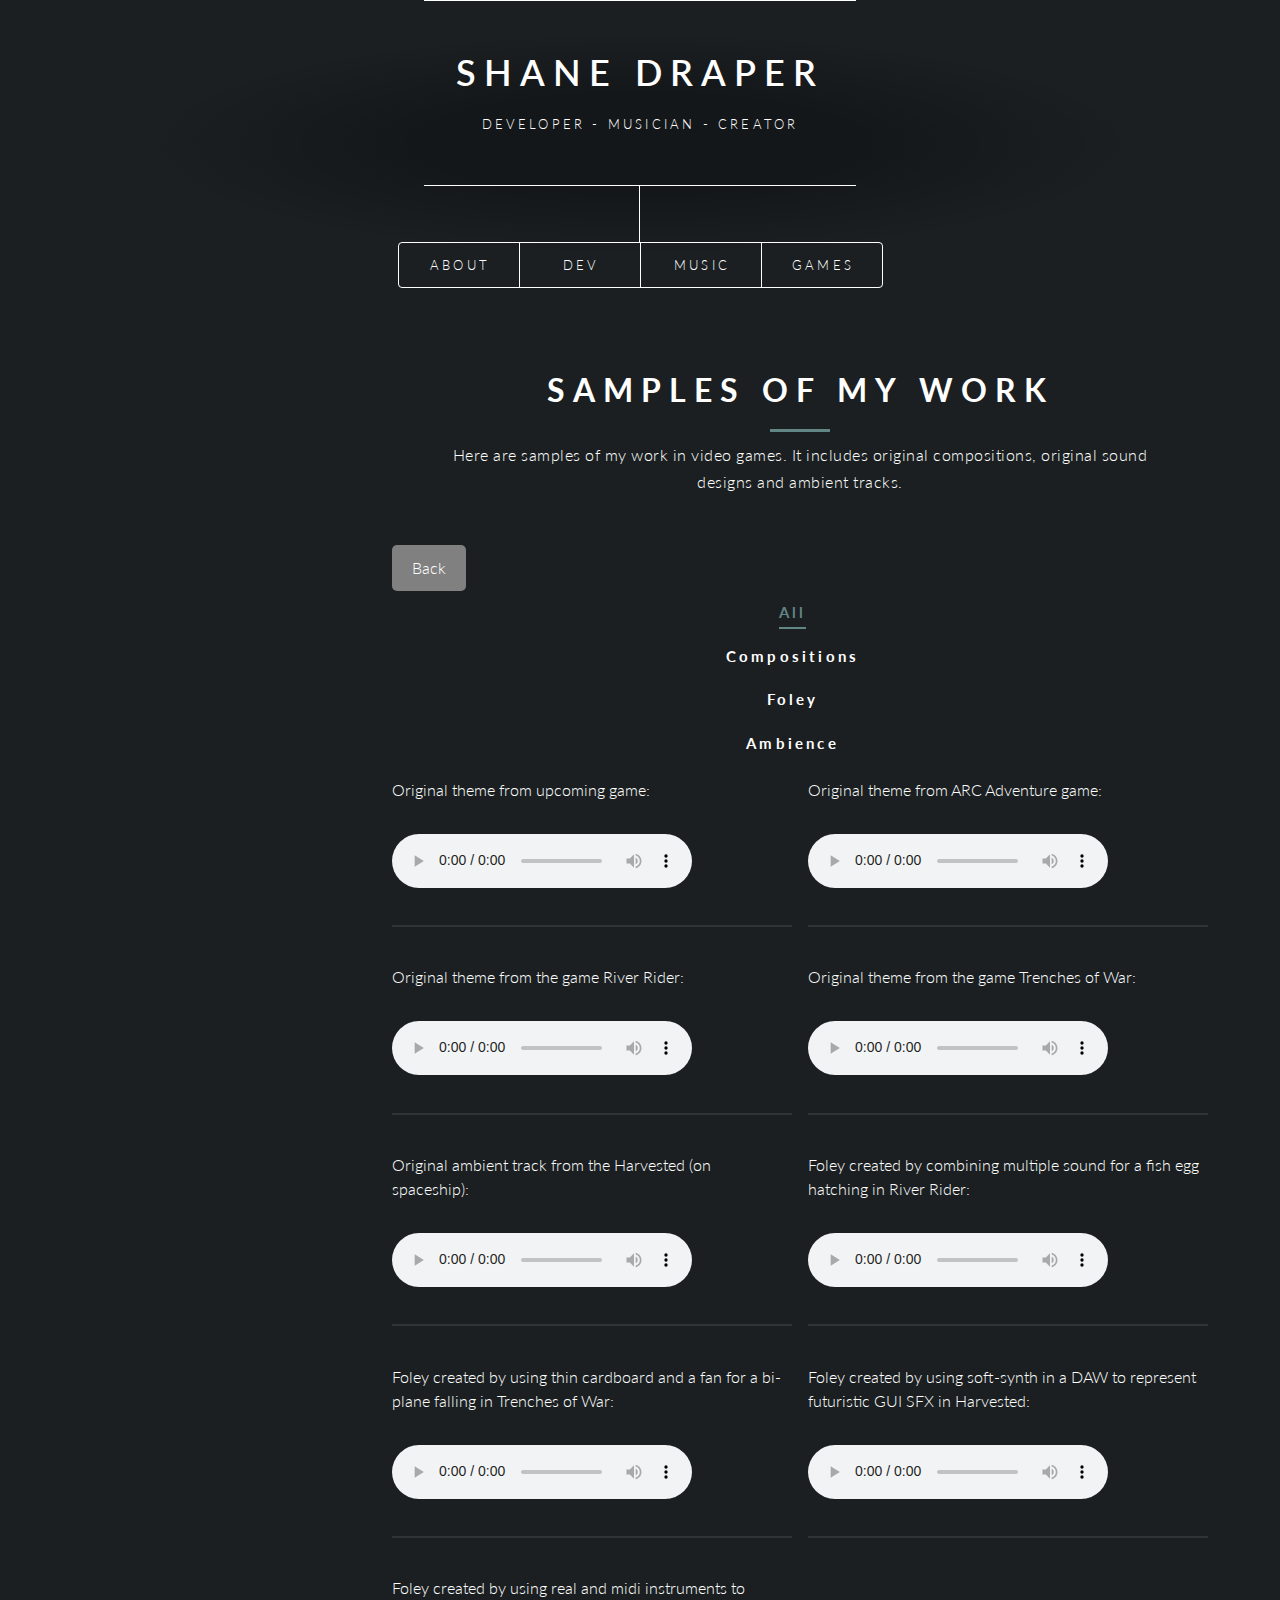
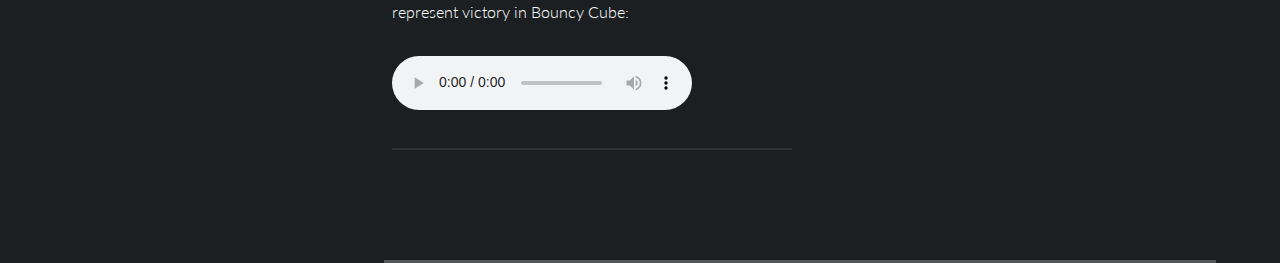
==== audio.html @ cfbcd8c7 "Added Audio Sample Section of Website" ====
<!DOCTYPE HTML>
<html>
	<head>
		<title>Shane Draper</title>
		<meta charset="utf-8" />
		<meta name="viewport" content="width=device-width, initial-scale=1, user-scalable=no" />
		<link rel="stylesheet" href="assets/css/main.css" />
		<noscript><link rel="stylesheet" href="assets/css/noscript.css" /></noscript>
	</head>
  
    <!-- Bootstrap core CSS -->
    <link href="vendor/bootstrap/css/bootstrap.min.css" rel="stylesheet" />

    <!-- Additional CSS Files -->
    <link rel="stylesheet" href="assets/css/fontawesome.css" />
    <link rel="stylesheet" href="assets/css/templatemo-style.css" />
    <link rel="stylesheet" href="assets/css/owl.css" />
    <link rel="stylesheet" href="assets/css/lightbox.css" />
  </head>

  <style>
    .isotope-box {
      display: flex;
      flex-wrap: wrap;
      justify-content: flex-start; /* Adjust as needed */
      align-items: flex-start; /* Adjust as needed */
    }

    .isotope-item {
        /* Set initial opacity and transform properties */
        opacity: 1;
        transform: scale(1);
        transition: opacity 0.3s ease, transform 0.3s ease;
    }
    
    .isotope-item.hidden {
        /* Change opacity and scale for hidden items */
        opacity: 0;
        transform: scale(0.8);
    }
</style>

<header id="header">
  <!--<div class="logo">
    <span class="icon fa-gem"></span>
  </div>-->
  <div class="content">
    <div class="inner">
      <h1>Shane Draper</h1>
      <p>Developer - Musician - Creator</p>
    </div>
  </div>
  <nav>
    <ul>
      <li><a href="#about">About</a></li>
      <li><a href="#dev">Dev</a></li>
      <li><a href="#music">Music</a></li>
      <li><a href="#games">Games</a></li>
    </ul>
  </nav>
</header>

  <body>
            <section class="section my-work" data-section="section3">
              <div class="container">
                <div class="section-heading">
                  <h2>Samples Of My Work</h2>
                  <div class="line-dec"></div>
                  <span
                    >Here are samples of my work in video games. It includes original compositions, original sound designs and ambient tracks.</span
                  >
                </div>

                <nav>
                  <ul>
                    <li>
                      <a href="/index.html" class="button-link">Back</a>
                    </li>
                  </ul>
                </nav>

                <div class="row">
                  <div class="isotope-wrapper">
                    <form class="isotope-toolbar">
                      <label
                        ><input
                          type="radio"
                          data-type="*"
                          checked=""
                          name="isotope-filter"
                        />
                        <span>all</span></label
                      >
                      <label
                        ><input
                          type="radio"
                          data-type="composition"
                          name="isotope-filter"
                        />
                        <span>Compositions</span></label
                      >
                      <label
                        ><input
                          type="radio"
                          data-type="foley"
                          name="isotope-filter"
                        />
                        <span>Foley</span></label
                      >
                      <label
                        ><input
                          type="radio"
                          data-type="ambience"
                          name="isotope-filter"
                        />
                        <span>Ambience</span></label
                      >
                    </form>
                    <div class="isotope-box">

                      <div class="isotope-item" data-type="composition">
                        <p>Original theme from upcoming game:</p>
                          <audio src="https://docs.google.com/uc?export=download&id=1cEKwFCYiQIjXvd60PsFO6CHKuhYTAio0" controls>
                            <p>If you are reading this, it is because your browser does not support the audio element.</p>
                          </audio>
                      </div>

                      <div class="isotope-item" data-type="composition">
                        <p>Original theme from ARC Adventure game:</p>
                        <audio src="https://docs.google.com/uc?export=download&id=19_zbv1LTBwB32jRPDD3lr0RV6S_wzwre" controls>
                          <p>If you are reading this, it is because your browser does not support the audio element.</p>
                        </audio>
                      </div>

                      <div class="isotope-item" data-type="composition">
                        <p>Original theme from the game River Rider:</p>
                        <audio src="https://docs.google.com/uc?export=download&id=1EFl7cdlsDYajJEabo0zA7KCM3p6KsAtC" controls>
                          <p>If you are reading this, it is because your browser does not support the audio element.</p>
                        </audio>
                      </div>

                      <div class="isotope-item" data-type="composition">
                        <p>Original theme from the game Trenches of War:</p>
                        <audio src="https://docs.google.com/uc?export=download&id=1EvKkE--whyYpUvUD9PGFOStEILpsG2kG" controls>
                          <p>If you are reading this, it is because your browser does not support the audio element.</p>
                        </audio>
                      </div>

                      <div class="isotope-item" data-type="ambience">
                        <p>Original ambient track from the Harvested (on spaceship):</p>
                        <audio src="https://docs.google.com/uc?export=download&id=1oVpSAcEoy-qiNRCWY9QTbAFujg5ouHsD" controls>
                          <p>If you are reading this, it is because your browser does not support the audio element.</p>
                        </audio>
                      </div>

                      <div class="isotope-item" data-type="foley">
                        <p>Foley created by combining multiple sound for a fish egg hatching in River Rider:</p>
                        <audio src="https://docs.google.com/uc?export=download&id=1F3ko6NeNjKNGI6-QCgTv9Z4ZIH_vOhcX" controls>
                          <p>If you are reading this, it is because your browser does not support the audio element.</p>
                        </audio>
                      </div>

                      <div class="isotope-item" data-type="foley">
                        <p>Foley created by using thin cardboard and a fan for a bi-plane falling in Trenches of War:</p>
                        <audio src="https://docs.google.com/uc?export=download&id=1Zr-Wf2j1Q8ztrZ9yJhp4fQvbP4u-fJlV" controls>
                          <p>If you are reading this, it is because your browser does not support the audio element.</p>
                        </audio>
                      </div>

                      <div class="isotope-item" data-type="foley">
                        <p>Foley created by using soft-synth in a DAW to represent futuristic GUI SFX in Harvested:</p>
                        <audio src="https://docs.google.com/uc?export=download&id=1FDWn7O09XMGEcR05CYqXKh2Iwl27BMmo" controls>
                          <p>If you are reading this, it is because your browser does not support the audio element.</p>
                        </audio>
                      </div>

                      <div class="isotope-item" data-type="foley">
                        <p>Foley created by using real and midi instruments to represent victory in Bouncy Cube:</p>
                        <audio src="https://docs.google.com/uc?export=download&id=1B7a76vnuZ0oi24yMdr3o0d86DajG7Joy" controls>
                          <p>If you are reading this, it is because your browser does not support the audio element.</p>
                        </audio>
                      </div>

                    </div>
                  </div>
                </div>
              </div>
            </section>
          </div>

          <script>
            // Get references to the radio inputs and isotope items
            const radioButtons = document.querySelectorAll('input[name="isotope-filter"]');
            const isotopeBox = document.querySelector('.isotope-box'); // Parent container
            const isotopeItems = document.querySelectorAll('.isotope-item');
          
            // Add event listeners to the radio inputs
            radioButtons.forEach(radio => {
              radio.addEventListener('change', event => {
                const selectedType = event.target.getAttribute('data-type');
                
                // Apply hidden class to items that don't match the selected type
                isotopeItems.forEach(item => {
                  if (selectedType !== '*' && item.getAttribute('data-type') !== selectedType) {
                    item.classList.add('hidden');
                  } else {
                    item.classList.remove('hidden');
                  }
                });
                
                // Reorder the isotope items based on their visibility
                isotopeItems.forEach(item => {
                  if (item.classList.contains('hidden')) {
                    isotopeBox.appendChild(item); // Move hidden items to the end
                  } else {
                    isotopeBox.prepend(item); // Move visible items to the beginning
                  }
                });
              });
            });
          </script>
          
          
  </body>
</html>
---- assets/css/main.css ----
@import url(fontawesome-all.min.css);
@import url("https://fonts.googleapis.com/css?family=Source+Sans+Pro:300italic,600italic,300,600");

/*
	Dimension by HTML5 UP
	html5up.net | @ajlkn
	Free for personal and commercial use under the CCA 3.0 license (html5up.net/license)
*/

html, body, div, span, applet, object,
iframe, h1, h2, h3, h4, h5, h6, p, blockquote,
pre, a, abbr, acronym, address, big, cite,
code, del, dfn, em, img, ins, kbd, q, s, samp,
small, strike, strong, sub, sup, tt, var, b,
u, i, center, dl, dt, dd, ol, ul, li, fieldset,
form, label, legend, table, caption, tbody,
tfoot, thead, tr, th, td, article, aside,
canvas, details, embed, figure, figcaption,
footer, header, hgroup, menu, nav, output, ruby,
section, summary, time, mark, audio, video {
	margin: 0;
	padding: 0;
	border: 0;
	font-size: 100%;
	font: inherit;
	vertical-align: baseline;}

article, aside, details, figcaption, figure,
footer, header, hgroup, menu, nav, section {
	display: block;}

body {
	line-height: 1;
}

ol, ul {
	list-style: none;
}

blockquote, q {
	quotes: none;
}

	blockquote:before, blockquote:after, q:before, q:after {
		content: '';
		content: none;
	}

table {
	border-collapse: collapse;
	border-spacing: 0;
}

body {
	-webkit-text-size-adjust: none;
}

mark {
	background-color: transparent;
	color: inherit;
}

input::-moz-focus-inner {
	border: 0;
	padding: 0;
}

input, select, textarea {
	-moz-appearance: none;
	-webkit-appearance: none;
	-ms-appearance: none;
	appearance: none;
}

/* Basic */

	@-ms-viewport {
		width: device-width;
	}

	@media screen and (max-width: 480px) {

		html, body {
			min-width: 320px;
		}

	}

	html {
		box-sizing: border-box;
	}

	*, *:before, *:after {
		box-sizing: inherit;
	}

	body {
		background: #1b1f22;
	}

		body.is-preload *, body.is-preload *:before, body.is-preload *:after {
			-moz-animation: none !important;
			-webkit-animation: none !important;
			-ms-animation: none !important;
			animation: none !important;
			-moz-transition: none !important;
			-webkit-transition: none !important;
			-ms-transition: none !important;
			transition: none !important;
		}

/* Type */

	html {
		font-size: 16pt;
	}

		@media screen and (max-width: 1680px) {

			html {
				font-size: 12pt;
			}

		}

		@media screen and (max-width: 736px) {

			html {
				font-size: 11pt;
			}

		}

		@media screen and (max-width: 360px) {

			html {
				font-size: 10pt;
			}

		}

	body, input, select, textarea {
		color: #ffffff;
		font-family: "Source Sans Pro", sans-serif;
		font-weight: 300;
		font-size: 1rem;
		line-height: 1.65;
	}

	a {
		-moz-transition: color 0.2s ease-in-out, background-color 0.2s ease-in-out, border-bottom-color 0.2s ease-in-out;
		-webkit-transition: color 0.2s ease-in-out, background-color 0.2s ease-in-out, border-bottom-color 0.2s ease-in-out;
		-ms-transition: color 0.2s ease-in-out, background-color 0.2s ease-in-out, border-bottom-color 0.2s ease-in-out;
		transition: color 0.2s ease-in-out, background-color 0.2s ease-in-out, border-bottom-color 0.2s ease-in-out;
		border-bottom: dotted 1px rgba(255, 255, 255, 0.5);
		text-decoration: none;
		color: inherit;
	}

		a:hover {
			border-bottom-color: transparent;
		}

	strong, b {
		color: #ffffff;
		font-weight: 600;
	}

	em, i {
		font-style: italic;
	}

	p {
		margin: 0 0 2rem 0;
	}

	h1, h2, h3, h4, h5, h6 {
		color: #ffffff;
		font-weight: 600;
		line-height: 1.5;
		margin: 0 0 1rem 0;
		text-transform: uppercase;
		letter-spacing: 0.2rem;
	}

		h1 a, h2 a, h3 a, h4 a, h5 a, h6 a {
			color: inherit;
			text-decoration: none;
		}

		h1.major, h2.major, h3.major, h4.major, h5.major, h6.major {
			border-bottom: solid 1px #ffffff;
			width: -moz-max-content;
			width: -webkit-max-content;
			width: -ms-max-content;
			width: max-content;
			padding-bottom: 0.5rem;
			margin: 0 0 2rem 0;
		}

	h1 {
		font-size: 2.25rem;
		line-height: 1.3;
		letter-spacing: 0.5rem;
	}

	h2 {
		font-size: 1.5rem;
		line-height: 1.4;
		letter-spacing: 0.5rem;
	}

	h3 {
		font-size: 1rem;
	}

	h4 {
		font-size: 0.8rem;
	}

	h5 {
		font-size: 0.7rem;
	}

	h6 {
		font-size: 0.6rem;
	}

	@media screen and (max-width: 736px) {

		h1 {
			font-size: 1.75rem;
			line-height: 1.4;
		}

		h2 {
			font-size: 1.25em;
			line-height: 1.5;
		}

	}

	sub {
		font-size: 0.8rem;
		position: relative;
		top: 0.5rem;
	}

	sup {
		font-size: 0.8rem;
		position: relative;
		top: -0.5rem;
	}

	blockquote {
		border-left: solid 4px #ffffff;
		font-style: italic;
		margin: 0 0 2rem 0;
		padding: 0.5rem 0 0.5rem 2rem;
	}

	code {
		background: rgba(255, 255, 255, 0.075);
		border-radius: 4px;
		font-family: "Courier New", monospace;
		font-size: 0.9rem;
		margin: 0 0.25rem;
		padding: 0.25rem 0.65rem;
	}

	pre {
		-webkit-overflow-scrolling: touch;
		font-family: "Courier New", monospace;
		font-size: 0.9rem;
		margin: 0 0 2rem 0;
	}

		pre code {
			display: block;
			line-height: 1.75;
			padding: 1rem 1.5rem;
			overflow-x: auto;
		}

	hr {
		border: 0;
		border-bottom: solid 1px #ffffff;
		margin: 2.75rem 0;
	}

	.align-left {
		text-align: left;
	}

	.align-center {
		text-align: center;
	}

	.align-right {
		text-align: right;
	}

/* Form */

	form {
		margin: 0 0 2rem 0;
	}

		form > :last-child {
			margin-bottom: 0;
		}

		form > .fields {
			display: -moz-flex;
			display: -webkit-flex;
			display: -ms-flex;
			display: flex;
			-moz-flex-wrap: wrap;
			-webkit-flex-wrap: wrap;
			-ms-flex-wrap: wrap;
			flex-wrap: wrap;
			width: calc(100% + 3rem);
			margin: -1.5rem 0 2rem -1.5rem;
		}

			form > .fields > .field {
				-moz-flex-grow: 0;
				-webkit-flex-grow: 0;
				-ms-flex-grow: 0;
				flex-grow: 0;
				-moz-flex-shrink: 0;
				-webkit-flex-shrink: 0;
				-ms-flex-shrink: 0;
				flex-shrink: 0;
				padding: 1.5rem 0 0 1.5rem;
				width: calc(100% - 1.5rem);
			}

				form > .fields > .field.half {
					width: calc(50% - 0.75rem);
				}

				form > .fields > .field.third {
					width: calc(100%/3 - 0.5rem);
				}

				form > .fields > .field.quarter {
					width: calc(25% - 0.375rem);
				}

		@media screen and (max-width: 480px) {

			form > .fields {
				width: calc(100% + 3rem);
				margin: -1.5rem 0 2rem -1.5rem;
			}

				form > .fields > .field {
					padding: 1.5rem 0 0 1.5rem;
					width: calc(100% - 1.5rem);
				}

					form > .fields > .field.half {
						width: calc(100% - 1.5rem);
					}

					form > .fields > .field.third {
						width: calc(100% - 1.5rem);
					}

					form > .fields > .field.quarter {
						width: calc(100% - 1.5rem);
					}

		}

	label {
		color: #ffffff;
		display: block;
		font-size: 0.8rem;
		font-weight: 300;
		letter-spacing: 0.2rem;
		line-height: 1.5;
		margin: 0 0 1rem 0;
		text-transform: uppercase;
	}

	input[type="text"],
	input[type="password"],
	input[type="email"],
	input[type="tel"],
	select,
	textarea {
		-moz-appearance: none;
		-webkit-appearance: none;
		-ms-appearance: none;
		appearance: none;
		-moz-transition: border-color 0.2s ease-in-out, box-shadow 0.2s ease-in-out, background-color 0.2s ease-in-out;
		-webkit-transition: border-color 0.2s ease-in-out, box-shadow 0.2s ease-in-out, background-color 0.2s ease-in-out;
		-ms-transition: border-color 0.2s ease-in-out, box-shadow 0.2s ease-in-out, background-color 0.2s ease-in-out;
		transition: border-color 0.2s ease-in-out, box-shadow 0.2s ease-in-out, background-color 0.2s ease-in-out;
		background-color: transparent;
		border-radius: 4px;
		border: solid 1px #ffffff;
		color: inherit;
		display: block;
		outline: 0;
		padding: 0 1rem;
		text-decoration: none;
		width: 100%;
	}

		input[type="text"]:invalid,
		input[type="password"]:invalid,
		input[type="email"]:invalid,
		input[type="tel"]:invalid,
		select:invalid,
		textarea:invalid {
			box-shadow: none;
		}

		input[type="text"]:focus,
		input[type="password"]:focus,
		input[type="email"]:focus,
		input[type="tel"]:focus,
		select:focus,
		textarea:focus {
			background: rgba(255, 255, 255, 0.075);
			border-color: #ffffff;
			box-shadow: 0 0 0 1px #ffffff;
		}

	select {
		background-image: url("data:image/svg+xml;charset=utf8,%3Csvg xmlns='http://www.w3.org/2000/svg' width='40' height='40' preserveAspectRatio='none' viewBox='0 0 40 40'%3E%3Cpath d='M9.4,12.3l10.4,10.4l10.4-10.4c0.2-0.2,0.5-0.4,0.9-0.4c0.3,0,0.6,0.1,0.9,0.4l3.3,3.3c0.2,0.2,0.4,0.5,0.4,0.9 c0,0.4-0.1,0.6-0.4,0.9L20.7,31.9c-0.2,0.2-0.5,0.4-0.9,0.4c-0.3,0-0.6-0.1-0.9-0.4L4.3,17.3c-0.2-0.2-0.4-0.5-0.4-0.9 c0-0.4,0.1-0.6,0.4-0.9l3.3-3.3c0.2-0.2,0.5-0.4,0.9-0.4S9.1,12.1,9.4,12.3z' fill='%23ffffff' /%3E%3C/svg%3E");
		background-size: 1.25rem;
		background-repeat: no-repeat;
		background-position: calc(100% - 1rem) center;
		height: 2.75rem;
		padding-right: 2.75rem;
		text-overflow: ellipsis;
	}

		select option {
			color: #ffffff;
			background: #1b1f22;
		}

		select:focus::-ms-value {
			background-color: transparent;
		}

		select::-ms-expand {
			display: none;
		}

	input[type="text"],
	input[type="password"],
	input[type="email"],
	select {
		height: 2.75rem;
	}

	textarea {
		padding: 0.75rem 1rem;
	}

	input[type="checkbox"],
	input[type="radio"] {
		-moz-appearance: none;
		-webkit-appearance: none;
		-ms-appearance: none;
		appearance: none;
		display: block;
		float: left;
		margin-right: -2rem;
		opacity: 0;
		width: 1rem;
		z-index: -1;
	}

		input[type="checkbox"] + label,
		input[type="radio"] + label {
			text-decoration: none;
			-moz-user-select: none;
			-webkit-user-select: none;
			-ms-user-select: none;
			user-select: none;
			color: #ffffff;
			cursor: pointer;
			display: inline-block;
			font-size: 0.8rem;
			font-weight: 300;
			margin: 0 0 0.5rem 0;
			padding-left: 2.65rem;
			padding-right: 0.75rem;
			position: relative;
		}

			input[type="checkbox"] + label:before,
			input[type="radio"] + label:before {
				-moz-osx-font-smoothing: grayscale;
				-webkit-font-smoothing: antialiased;
				display: inline-block;
				font-style: normal;
				font-variant: normal;
				text-rendering: auto;
				line-height: 1;
				text-transform: none !important;
				font-family: 'Font Awesome 5 Free';
				font-weight: 900;
			}

			input[type="checkbox"] + label:before,
			input[type="radio"] + label:before {
				-moz-transition: border-color 0.2s ease-in-out, box-shadow 0.2s ease-in-out, background-color 0.2s ease-in-out;
				-webkit-transition: border-color 0.2s ease-in-out, box-shadow 0.2s ease-in-out, background-color 0.2s ease-in-out;
				-ms-transition: border-color 0.2s ease-in-out, box-shadow 0.2s ease-in-out, background-color 0.2s ease-in-out;
				transition: border-color 0.2s ease-in-out, box-shadow 0.2s ease-in-out, background-color 0.2s ease-in-out;
				border-radius: 4px;
				border: solid 1px #ffffff;
				content: '';
				display: inline-block;
				height: 1.65rem;
				left: 0;
				line-height: 1.65rem;
				position: absolute;
				text-align: center;
				top: -0.15rem;
				width: 1.65rem;
			}

		input[type="checkbox"]:checked + label:before,
		input[type="radio"]:checked + label:before {
			background: #ffffff !important;
			border-color: #ffffff !important;
			color: #1b1f22;
			content: '\f00c';
		}

		input[type="checkbox"]:focus + label:before,
		input[type="radio"]:focus + label:before {
			background: rgba(255, 255, 255, 0.075);
			border-color: #ffffff;
			box-shadow: 0 0 0 1px #ffffff;
		}

	input[type="checkbox"] + label:before {
		border-radius: 4px;
	}

	input[type="radio"] + label:before {
		border-radius: 100%;
	}

	::-webkit-input-placeholder {
		color: rgba(255, 255, 255, 0.5) !important;
		opacity: 1.0;
	}

	:-moz-placeholder {
		color: rgba(255, 255, 255, 0.5) !important;
		opacity: 1.0;
	}

	::-moz-placeholder {
		color: rgba(255, 255, 255, 0.5) !important;
		opacity: 1.0;
	}

	:-ms-input-placeholder {
		color: rgba(255, 255, 255, 0.5) !important;
		opacity: 1.0;
	}

	.formerize-placeholder {
		color: rgba(255, 255, 255, 0.5) !important;
		opacity: 1.0;
	}

/* Box */

	.box {
		border-radius: 4px;
		border: solid 1px #ffffff;
		margin-bottom: 2rem;
		padding: 1.5em;
	}

		.box > :last-child,
		.box > :last-child > :last-child,
		.box > :last-child > :last-child > :last-child {
			margin-bottom: 0;
		}

		.box.alt {
			border: 0;
			border-radius: 0;
			padding: 0;
		}

/* Icon */

	.icon {
		text-decoration: none;
		border-bottom: none;
		position: relative;
	}

		.icon:before {
			-moz-osx-font-smoothing: grayscale;
			-webkit-font-smoothing: antialiased;
			display: inline-block;
			font-style: normal;
			font-variant: normal;
			text-rendering: auto;
			line-height: 1;
			text-transform: none !important;
			font-family: 'Font Awesome 5 Free';
			font-weight: 400;
		}

		.icon > .label {
			display: none;
		}

		.icon:before {
			line-height: inherit;
		}

		.icon.solid:before {
			font-weight: 900;
		}

		.icon.brands:before {
			font-family: 'Font Awesome 5 Brands';
		}

/* Image */

	.image {
		border-radius: 4px;
		border: 0;
		display: inline-block;
		position: relative;
	}

		.image:before {
			pointer-events: none;
			background-image: url("../../images/overlay.png");
			background-color: rgba(19, 21, 25, 0.5);
			border-radius: 4px;
			content: '';
			display: block;
			height: 100%;
			left: 0;
			opacity: 0.5;
			position: absolute;
			top: 0;
			width: 100%;
		}

		.image img {
			border-radius: 4px;
			display: block;
		}

		.image.left, .image.right {
			max-width: 40%;
		}

			.image.left img, .image.right img {
				width: 100%;
			}

		.image.left {
			float: left;
			padding: 0 1.5em 1em 0;
			top: 0.25em;
		}

		.image.right {
			float: right;
			padding: 0 0 1em 1.5em;
			top: 0.25em;
		}

		.image.fit {
			display: block;
			margin: 0 0 2rem 0;
			width: 100%;
		}

			.image.fit img {
				width: 100%;
			}

		.image.main {
			display: block;
			margin: 2.5rem 0;
			width: 100%;
		}

			.image.main img {
				width: 100%;
			}

		@media screen and (max-width: 736px) {

			.image.main {
				margin: 2rem 0;
			}

		}

		@media screen and (max-width: 480px) {

			.image.main {
				margin: 1.5rem 0;
			}

		}

/* List */

	ol {
		list-style: decimal;
		margin: 0 0 2rem 0;
		padding-left: 1.25em;
	}

		ol li {
			padding-left: 0.25em;
		}

	ul {
		list-style: disc;
		margin: 0 0 2rem 0;
		padding-left: 1em;
	}

		ul li {
			padding-left: 0.5em;
		}

		ul.alt {
			list-style: none;
			padding-left: 0;
		}

			ul.alt li {
				border-top: solid 1px #ffffff;
				padding: 0.5em 0;
			}

				ul.alt li:first-child {
					border-top: 0;
					padding-top: 0;
				}

	dl {
		margin: 0 0 2rem 0;
	}

		dl dt {
			display: block;
			font-weight: 600;
			margin: 0 0 1rem 0;
		}

		dl dd {
			margin-left: 2rem;
		}

/* Actions */

	ul.actions {
		display: -moz-flex;
		display: -webkit-flex;
		display: -ms-flex;
		display: flex;
		cursor: default;
		list-style: none;
		margin-left: -1rem;
		padding-left: 0;
	}

		ul.actions li {
			padding: 0 0 0 1rem;
			vertical-align: middle;
		}

		ul.actions.special {
			-moz-justify-content: center;
			-webkit-justify-content: center;
			-ms-justify-content: center;
			justify-content: center;
			width: 100%;
			margin-left: 0;
		}

			ul.actions.special li:first-child {
				padding-left: 0;
			}

		ul.actions.stacked {
			-moz-flex-direction: column;
			-webkit-flex-direction: column;
			-ms-flex-direction: column;
			flex-direction: column;
			margin-left: 0;
		}

			ul.actions.stacked li {
				padding: 1.3rem 0 0 0;
			}

				ul.actions.stacked li:first-child {
					padding-top: 0;
				}

		ul.actions.fit {
			width: calc(100% + 1rem);
		}

			ul.actions.fit li {
				-moz-flex-grow: 1;
				-webkit-flex-grow: 1;
				-ms-flex-grow: 1;
				flex-grow: 1;
				-moz-flex-shrink: 1;
				-webkit-flex-shrink: 1;
				-ms-flex-shrink: 1;
				flex-shrink: 1;
				width: 100%;
			}

				ul.actions.fit li > * {
					width: 100%;
				}

			ul.actions.fit.stacked {
				width: 100%;
			}

		@media screen and (max-width: 480px) {

			ul.actions:not(.fixed) {
				-moz-flex-direction: column;
				-webkit-flex-direction: column;
				-ms-flex-direction: column;
				flex-direction: column;
				margin-left: 0;
				width: 100% !important;
			}

				ul.actions:not(.fixed) li {
					-moz-flex-grow: 1;
					-webkit-flex-grow: 1;
					-ms-flex-grow: 1;
					flex-grow: 1;
					-moz-flex-shrink: 1;
					-webkit-flex-shrink: 1;
					-ms-flex-shrink: 1;
					flex-shrink: 1;
					padding: 1rem 0 0 0;
					text-align: center;
					width: 100%;
				}

					ul.actions:not(.fixed) li > * {
						width: 100%;
					}

					ul.actions:not(.fixed) li:first-child {
						padding-top: 0;
					}

					ul.actions:not(.fixed) li input[type="submit"],
					ul.actions:not(.fixed) li input[type="reset"],
					ul.actions:not(.fixed) li input[type="button"],
					ul.actions:not(.fixed) li button,
					ul.actions:not(.fixed) li .button {
						width: 100%;
					}

						ul.actions:not(.fixed) li input[type="submit"].icon:before,
						ul.actions:not(.fixed) li input[type="reset"].icon:before,
						ul.actions:not(.fixed) li input[type="button"].icon:before,
						ul.actions:not(.fixed) li button.icon:before,
						ul.actions:not(.fixed) li .button.icon:before {
							margin-left: -0.5em;
						}

		}

/* Icons */

	ul.icons {
		cursor: default;
		list-style: none;
		padding-left: 0;
	}

		ul.icons li {
			display: inline-block;
			padding: 0 0.75em 0 0;
		}

			ul.icons li:last-child {
				padding-right: 0;
			}

			ul.icons li a {
				border-radius: 100%;
				box-shadow: inset 0 0 0 1px #ffffff;
				display: inline-block;
				height: 2.25rem;
				line-height: 2.25rem;
				text-align: center;
				width: 2.25rem;
			}

				ul.icons li a:hover {
					background-color: rgba(255, 255, 255, 0.075);
				}

				ul.icons li a:active {
					background-color: rgba(255, 255, 255, 0.175);
				}

/* Table */

	.table-wrapper {
		-webkit-overflow-scrolling: touch;
		overflow-x: auto;
	}

	table {
		margin: 0 0 2rem 0;
		width: 100%;
	}

		table tbody tr {
			border: solid 1px #ffffff;
			border-left: 0;
			border-right: 0;
		}

			table tbody tr:nth-child(2n + 1) {
				background-color: rgba(255, 255, 255, 0.075);
			}

		table td {
			padding: 0.75em 0.75em;
		}

		table th {
			color: #ffffff;
			font-size: 0.9em;
			font-weight: 600;
			padding: 0 0.75em 0.75em 0.75em;
			text-align: left;
		}

		table thead {
			border-bottom: solid 2px #ffffff;
		}

		table tfoot {
			border-top: solid 2px #ffffff;
		}

		table.alt {
			border-collapse: separate;
		}

			table.alt tbody tr td {
				border: solid 1px #ffffff;
				border-left-width: 0;
				border-top-width: 0;
			}

				table.alt tbody tr td:first-child {
					border-left-width: 1px;
				}

			table.alt tbody tr:first-child td {
				border-top-width: 1px;
			}

			table.alt thead {
				border-bottom: 0;
			}

			table.alt tfoot {
				border-top: 0;
			}

/* Button */

	input[type="submit"],
	input[type="reset"],
	input[type="button"],
	button,
	.button {
		-moz-appearance: none;
		-webkit-appearance: none;
		-ms-appearance: none;
		appearance: none;
		-moz-transition: background-color 0.2s ease-in-out, color 0.2s ease-in-out;
		-webkit-transition: background-color 0.2s ease-in-out, color 0.2s ease-in-out;
		-ms-transition: background-color 0.2s ease-in-out, color 0.2s ease-in-out;
		transition: background-color 0.2s ease-in-out, color 0.2s ease-in-out;
		background-color: transparent;
		border-radius: 4px;
		border: 0;
		box-shadow: inset 0 0 0 1px #ffffff;
		color: #ffffff !important;
		cursor: pointer;
		display: inline-block;
		font-size: 0.8rem;
		font-weight: 300;
		height: 2.75rem;
		letter-spacing: 0.2rem;
		line-height: 2.75rem;
		outline: 0;
		padding: 0 1.25rem 0 1.35rem;
		text-align: center;
		text-decoration: none;
		text-transform: uppercase;
		white-space: nowrap;
	}

		input[type="submit"]:hover,
		input[type="reset"]:hover,
		input[type="button"]:hover,
		button:hover,
		.button:hover {
			background-color: rgba(255, 255, 255, 0.075);
		}

		input[type="submit"]:active,
		input[type="reset"]:active,
		input[type="button"]:active,
		button:active,
		.button:active {
			background-color: rgba(255, 255, 255, 0.175);
		}

		input[type="submit"].icon:before,
		input[type="reset"].icon:before,
		input[type="button"].icon:before,
		button.icon:before,
		.button.icon:before {
			margin-right: 0.5em;
		}

		input[type="submit"].fit,
		input[type="reset"].fit,
		input[type="button"].fit,
		button.fit,
		.button.fit {
			width: 100%;
		}

		input[type="submit"].small,
		input[type="reset"].small,
		input[type="button"].small,
		button.small,
		.button.small {
			font-size: 0.6rem;
			height: 2.0625rem;
			line-height: 2.0625rem;
		}

		input[type="submit"].primary,
		input[type="reset"].primary,
		input[type="button"].primary,
		button.primary,
		.button.primary {
			background-color: #ffffff;
			color: #1b1f22 !important;
			font-weight: 600;
		}

		input[type="submit"].disabled, input[type="submit"]:disabled,
		input[type="reset"].disabled,
		input[type="reset"]:disabled,
		input[type="button"].disabled,
		input[type="button"]:disabled,
		button.disabled,
		button:disabled,
		.button.disabled,
		.button:disabled {
			pointer-events: none;
			cursor: default;
			opacity: 0.25;
		}

	input[type="submit"],
	input[type="reset"],
	input[type="button"],
	button {
		line-height: calc(2.75rem - 2px);
	}

/* BG */

	#bg {
		-moz-transform: scale(1.0);
		-webkit-transform: scale(1.0);
		-ms-transform: scale(1.0);
		transform: scale(1.0);
		-webkit-backface-visibility: hidden;
		position: fixed;
		top: 0;
		left: 0;
		width: 100%;
		height: 100vh;
		z-index: 1;
	}

		#bg:before, #bg:after {
			content: '';
			display: block;
			position: absolute;
			top: 0;
			left: 0;
			width: 100%;
			height: 100%;
		}

		#bg:before {
			-moz-transition: background-color 2.5s ease-in-out;
			-webkit-transition: background-color 2.5s ease-in-out;
			-ms-transition: background-color 2.5s ease-in-out;
			transition: background-color 2.5s ease-in-out;
			-moz-transition-delay: 0.75s;
			-webkit-transition-delay: 0.75s;
			-ms-transition-delay: 0.75s;
			transition-delay: 0.75s;
			background-image: linear-gradient(to top, rgba(19, 21, 25, 0.5), rgba(19, 21, 25, 0.5)), url("../../images/overlay.png");
			background-size: auto,
 256px 256px;
			background-position: center,
 center;
			background-repeat: no-repeat,
 repeat;
			z-index: 2;
		}

		#bg:after {
			-moz-transform: scale(1.125);
			-webkit-transform: scale(1.125);
			-ms-transform: scale(1.125);
			transform: scale(1.125);
			-moz-transition: -moz-transform 0.325s ease-in-out, -moz-filter 0.325s ease-in-out;
			-webkit-transition: -webkit-transform 0.325s ease-in-out, -webkit-filter 0.325s ease-in-out;
			-ms-transition: -ms-transform 0.325s ease-in-out, -ms-filter 0.325s ease-in-out;
			transition: transform 0.325s ease-in-out, filter 0.325s ease-in-out;
			background-image: url("../../images/bg.jpg");
			background-position: center;
			background-size: cover;
			background-repeat: no-repeat;
			z-index: 1;
		}

		body.is-article-visible #bg:after {
			-moz-transform: scale(1.0825);
			-webkit-transform: scale(1.0825);
			-ms-transform: scale(1.0825);
			transform: scale(1.0825);
			-moz-filter: blur(0.2rem);
			-webkit-filter: blur(0.2rem);
			-ms-filter: blur(0.2rem);
			filter: blur(0.2rem);
		}

		body.is-preload #bg:before {
			background-color: #000000;
		}

/* Wrapper */

	#wrapper {
		display: -moz-flex;
		display: -webkit-flex;
		display: -ms-flex;
		display: flex;
		-moz-flex-direction: column;
		-webkit-flex-direction: column;
		-ms-flex-direction: column;
		flex-direction: column;
		-moz-align-items: center;
		-webkit-align-items: center;
		-ms-align-items: center;
		align-items: center;
		-moz-justify-content: space-between;
		-webkit-justify-content: space-between;
		-ms-justify-content: space-between;
		justify-content: space-between;
		position: relative;
		min-height: 100vh;
		width: 100%;
		padding: 4rem 2rem;
		z-index: 3;
	}

		#wrapper:before {
			content: '';
			display: block;
		}

		@media screen and (max-width: 1680px) {

			#wrapper {
				padding: 3rem 2rem;
			}

		}

		@media screen and (max-width: 736px) {

			#wrapper {
				padding: 2rem 1rem;
			}

		}

		@media screen and (max-width: 480px) {

			#wrapper {
				padding: 1rem;
			}

		}

/* Header */

	#header {
		display: -moz-flex;
		display: -webkit-flex;
		display: -ms-flex;
		display: flex;
		-moz-flex-direction: column;
		-webkit-flex-direction: column;
		-ms-flex-direction: column;
		flex-direction: column;
		-moz-align-items: center;
		-webkit-align-items: center;
		-ms-align-items: center;
		align-items: center;
		-moz-transition: -moz-transform 0.325s ease-in-out, -moz-filter 0.325s ease-in-out, opacity 0.325s ease-in-out;
		-webkit-transition: -webkit-transform 0.325s ease-in-out, -webkit-filter 0.325s ease-in-out, opacity 0.325s ease-in-out;
		-ms-transition: -ms-transform 0.325s ease-in-out, -ms-filter 0.325s ease-in-out, opacity 0.325s ease-in-out;
		transition: transform 0.325s ease-in-out, filter 0.325s ease-in-out, opacity 0.325s ease-in-out;
		background-image: -moz-radial-gradient(rgba(0, 0, 0, 0.25) 25%, rgba(0, 0, 0, 0) 55%);
		background-image: -webkit-radial-gradient(rgba(0, 0, 0, 0.25) 25%, rgba(0, 0, 0, 0) 55%);
		background-image: -ms-radial-gradient(rgba(0, 0, 0, 0.25) 25%, rgba(0, 0, 0, 0) 55%);
		background-image: radial-gradient(rgba(0, 0, 0, 0.25) 25%, rgba(0, 0, 0, 0) 55%);
		max-width: 100%;
		text-align: center;
	}

		#header > * {
			-moz-transition: opacity 0.325s ease-in-out;
			-webkit-transition: opacity 0.325s ease-in-out;
			-ms-transition: opacity 0.325s ease-in-out;
			transition: opacity 0.325s ease-in-out;
			position: relative;
			margin-top: 3.5rem;
		}

			#header > *:before {
				content: '';
				display: block;
				position: absolute;
				top: calc(-3.5rem - 1px);
				left: calc(50% - 1px);
				width: 1px;
				height: calc(3.5rem + 1px);
				background: #ffffff;
			}

		#header > :first-child {
			margin-top: 0;
		}

			#header > :first-child:before {
				display: none;
			}

		#header .logo {
			width: 5.5rem;
			height: 5.5rem;
			line-height: 5.5rem;
			border: solid 1px #ffffff;
			border-radius: 100%;
		}

			#header .logo .icon:before {
				font-size: 2rem;
			}

		#header .content {
			border-style: solid;
			border-color: #ffffff;
			border-top-width: 1px;
			border-bottom-width: 1px;
			max-width: 100%;
		}

			#header .content .inner {
				-moz-transition: max-height 0.75s ease, padding 0.75s ease, opacity 0.325s ease-in-out;
				-webkit-transition: max-height 0.75s ease, padding 0.75s ease, opacity 0.325s ease-in-out;
				-ms-transition: max-height 0.75s ease, padding 0.75s ease, opacity 0.325s ease-in-out;
				transition: max-height 0.75s ease, padding 0.75s ease, opacity 0.325s ease-in-out;
				-moz-transition-delay: 0.25s;
				-webkit-transition-delay: 0.25s;
				-ms-transition-delay: 0.25s;
				transition-delay: 0.25s;
				padding: 3rem 2rem;
				max-height: 40rem;
				overflow: hidden;
			}

				#header .content .inner > :last-child {
					margin-bottom: 0;
				}

			#header .content p {
				text-transform: uppercase;
				letter-spacing: 0.2rem;
				font-size: 0.8rem;
				line-height: 2;
			}

		#header nav ul {
			display: -moz-flex;
			display: -webkit-flex;
			display: -ms-flex;
			display: flex;
			margin-bottom: 0;
			list-style: none;
			padding-left: 0;
			border: solid 1px #ffffff;
			border-radius: 4px;
		}

			#header nav ul li {
				padding-left: 0;
				border-left: solid 1px #ffffff;
			}

				#header nav ul li:first-child {
					border-left: 0;
				}

				#header nav ul li a {
					display: block;
					min-width: 7.5rem;
					height: 2.75rem;
					line-height: 2.75rem;
					padding: 0 1.25rem 0 1.45rem;
					text-transform: uppercase;
					letter-spacing: 0.2rem;
					font-size: 0.8rem;
					border-bottom: 0;
				}

					#header nav ul li a:hover {
						background-color: rgba(255, 255, 255, 0.075);
					}

					#header nav ul li a:active {
						background-color: rgba(255, 255, 255, 0.175);
					}

		#header nav.use-middle:after {
			content: '';
			display: block;
			position: absolute;
			top: 0;
			left: calc(50% - 1px);
			width: 1px;
			height: 100%;
			background: #ffffff;
		}

		#header nav.use-middle ul li.is-middle {
			border-left: 0;
		}

		body.is-article-visible #header {
			-moz-transform: scale(0.95);
			-webkit-transform: scale(0.95);
			-ms-transform: scale(0.95);
			transform: scale(0.95);
			-moz-filter: blur(0.1rem);
			-webkit-filter: blur(0.1rem);
			-ms-filter: blur(0.1rem);
			filter: blur(0.1rem);
			opacity: 0;
		}

		body.is-preload #header {
			-moz-filter: blur(0.125rem);
			-webkit-filter: blur(0.125rem);
			-ms-filter: blur(0.125rem);
			filter: blur(0.125rem);
		}

			body.is-preload #header > * {
				opacity: 0;
			}

			body.is-preload #header .content .inner {
				max-height: 0;
				padding-top: 0;
				padding-bottom: 0;
				opacity: 0;
			}

		@media screen and (max-width: 980px) {

			#header .content p br {
				display: none;
			}

		}

		@media screen and (max-width: 736px) {

			#header > * {
				margin-top: 2rem;
			}

				#header > *:before {
					top: calc(-2rem - 1px);
					height: calc(2rem + 1px);
				}

			#header .logo {
				width: 4.75rem;
				height: 4.75rem;
				line-height: 4.75rem;
			}

				#header .logo .icon:before {
					font-size: 1.75rem;
				}

			#header .content .inner {
				padding: 2.5rem 1rem;
			}

			#header .content p {
				line-height: 1.875;
			}

		}

		@media screen and (max-width: 480px) {

			#header {
				padding: 1.5rem 0;
			}

				#header .content .inner {
					padding: 2.5rem 0;
				}

				#header nav ul {
					-moz-flex-direction: column;
					-webkit-flex-direction: column;
					-ms-flex-direction: column;
					flex-direction: column;
					min-width: 10rem;
					max-width: 100%;
				}

					#header nav ul li {
						border-left: 0;
						border-top: solid 1px #ffffff;
					}

						#header nav ul li:first-child {
							border-top: 0;
						}

						#header nav ul li a {
							height: 3rem;
							line-height: 3rem;
							min-width: 0;
							width: 100%;
						}

				#header nav.use-middle:after {
					display: none;
				}

		}

/* Main */

	#main {
		-moz-flex-grow: 1;
		-webkit-flex-grow: 1;
		-ms-flex-grow: 1;
		flex-grow: 1;
		-moz-flex-shrink: 1;
		-webkit-flex-shrink: 1;
		-ms-flex-shrink: 1;
		flex-shrink: 1;
		display: -moz-flex;
		display: -webkit-flex;
		display: -ms-flex;
		display: flex;
		-moz-align-items: center;
		-webkit-align-items: center;
		-ms-align-items: center;
		align-items: center;
		-moz-justify-content: center;
		-webkit-justify-content: center;
		-ms-justify-content: center;
		justify-content: center;
		-moz-flex-direction: column;
		-webkit-flex-direction: column;
		-ms-flex-direction: column;
		flex-direction: column;
		position: relative;
		max-width: 100%;
		z-index: 3;
	}

		#main article {
			-moz-transform: translateY(0.25rem);
			-webkit-transform: translateY(0.25rem);
			-ms-transform: translateY(0.25rem);
			transform: translateY(0.25rem);
			-moz-transition: opacity 0.325s ease-in-out, -moz-transform 0.325s ease-in-out;
			-webkit-transition: opacity 0.325s ease-in-out, -webkit-transform 0.325s ease-in-out;
			-ms-transition: opacity 0.325s ease-in-out, -ms-transform 0.325s ease-in-out;
			transition: opacity 0.325s ease-in-out, transform 0.325s ease-in-out;
			padding: 4.5rem 2.5rem 1.5rem 2.5rem ;
			position: relative;
			width: 40rem;
			max-width: 100%;
			background-color: rgba(27, 31, 34, 0.85);
			border-radius: 4px;
			opacity: 0;
		}

			#main article.active {
				-moz-transform: translateY(0);
				-webkit-transform: translateY(0);
				-ms-transform: translateY(0);
				transform: translateY(0);
				opacity: 1;
			}

			#main article .close {
				display: block;
				position: absolute;
				top: 0;
				right: 0;
				width: 4rem;
				height: 4rem;
				cursor: pointer;
				text-indent: 4rem;
				overflow: hidden;
				white-space: nowrap;
			}

				#main article .close:before {
					-moz-transition: background-color 0.2s ease-in-out;
					-webkit-transition: background-color 0.2s ease-in-out;
					-ms-transition: background-color 0.2s ease-in-out;
					transition: background-color 0.2s ease-in-out;
					content: '';
					display: block;
					position: absolute;
					top: 0.75rem;
					left: 0.75rem;
					width: 2.5rem;
					height: 2.5rem;
					border-radius: 100%;
					background-position: center;
					background-image: url("data:image/svg+xml;charset=utf8,%3Csvg xmlns='http://www.w3.org/2000/svg' xmlns:xlink='http://www.w3.org/1999/xlink' width='20px' height='20px' viewBox='0 0 20 20' zoomAndPan='disable'%3E%3Cstyle%3Eline %7B stroke: %23ffffff%3B stroke-width: 1%3B %7D%3C/style%3E%3Cline x1='2' y1='2' x2='18' y2='18' /%3E%3Cline x1='18' y1='2' x2='2' y2='18' /%3E%3C/svg%3E");
					background-size: 20px 20px;
					background-repeat: no-repeat;
				}

				#main article .close:hover:before {
					background-color: rgba(255, 255, 255, 0.075);
				}

				#main article .close:active:before {
					background-color: rgba(255, 255, 255, 0.175);
				}

		@media screen and (max-width: 736px) {

			#main article {
				padding: 3.5rem 2rem 0.5rem 2rem ;
			}

				#main article .close:before {
					top: 0.875rem;
					left: 0.875rem;
					width: 2.25rem;
					height: 2.25rem;
					background-size: 14px 14px;
				}

		}

		@media screen and (max-width: 480px) {

			#main article {
				padding: 3rem 1.5rem 0.5rem 1.5rem ;
			}

		}

/* Footer */

	#footer {
		-moz-transition: -moz-transform 0.325s ease-in-out, -moz-filter 0.325s ease-in-out, opacity 0.325s ease-in-out;
		-webkit-transition: -webkit-transform 0.325s ease-in-out, -webkit-filter 0.325s ease-in-out, opacity 0.325s ease-in-out;
		-ms-transition: -ms-transform 0.325s ease-in-out, -ms-filter 0.325s ease-in-out, opacity 0.325s ease-in-out;
		transition: transform 0.325s ease-in-out, filter 0.325s ease-in-out, opacity 0.325s ease-in-out;
		width: 100%;
		max-width: 100%;
		margin-top: 2rem;
		text-align: center;
	}

		#footer .copyright {
			letter-spacing: 0.2rem;
			font-size: 0.6rem;
			opacity: 0.75;
			margin-bottom: 0;
			text-transform: uppercase;
		}

		body.is-article-visible #footer {
			-moz-transform: scale(0.95);
			-webkit-transform: scale(0.95);
			-ms-transform: scale(0.95);
			transform: scale(0.95);
			-moz-filter: blur(0.1rem);
			-webkit-filter: blur(0.1rem);
			-ms-filter: blur(0.1rem);
			filter: blur(0.1rem);
			opacity: 0;
		}

		body.is-preload #footer {
			opacity: 0;
		}

		.button-link {
			display: inline-block;
			padding: 10px 20px;
			background-color: grey;
			color: white;
			text-decoration: none;
			border-radius: 5px;
			border: none;
			cursor: pointer;
		  }

		  .button-link:hover {
			background-color: darkslategray;
			color: #f0f0f0;
		  }
		
		  .button-link:active {
			background-color: black;
		  }
---- assets/css/noscript.css ----
/*
	Dimension by HTML5 UP
	html5up.net | @ajlkn
	Free for personal and commercial use under the CCA 3.0 license (html5up.net/license)
*/

/* BG */

	body.is-preload #bg:before {
		background-color: transparent;
	}

/* Header */

	body.is-preload #header {
		-moz-filter: none;
		-webkit-filter: none;
		-ms-filter: none;
		filter: none;
	}

		body.is-preload #header > * {
			opacity: 1;
		}

		body.is-preload #header .content .inner {
			max-height: none;
			padding: 3rem 2rem;
			opacity: 1;
		}

/* Main */

	#main article {
		opacity: 1;
		margin: 4rem 0 0 0;
	}
---- assets/css/templatemo-style.css ----
/*

Reflux Template

https://templatemo.com/tm-531-reflux

*/

@import url(fontawesome.css);
@import url("https://fonts.googleapis.com/css?family=Lato:100,300,400,700,900");
body {
    font-family: 'Lato', sans-serif;
}

#page-wraper {
    /*background: url(../images/page-bg.jpg) no-repeat center center fixed;*/
    background: #0B0C10;
    -webkit-background-size: cover;
    -moz-background-size: cover;
    -o-background-size: cover;
    background-size: cover;
    width: 100%;
}


/* Basic */

body {
    overflow-x: hidden;
}

input,
select,
textarea {
    outline: none;
}

a,
a:hover {
    text-decoration: none;
}

p {
    font-size: 16px;
    line-height: 24px;
    color: #fff;
}

h4 {
    font-size: 26px;
    font-weight: 700;
    color: #fff;
    letter-spacing: 0.25px;
}

img {
    width: 100%;
    overflow: hidden;
}

ul {
    padding: 0;
    margin: 0;
    list-style: none;
}

ul li {
    display: inline-block;
}

html {
    -webkit-box-sizing: border-box;
    -moz-box-sizing: border-box;
    box-sizing: border-box;
}

*,
*:before,
*:after {
    -webkit-box-sizing: inherit;
    -moz-box-sizing: inherit;
    box-sizing: inherit;
}

.clearfix {
    zoom: 1;
}

.clearfix:before,
.clearfix:after {
    content: "";
    display: table;
}

.clearfix:after {
    clear: both;
}

.container {
    margin: 0 auto;
}

.main-nav {
    text-align: center;
}

.main-nav li:last-child a {
    border-bottom: 2px solid #fff;
}

.main-nav li {
    display: block;
}

.main-nav li a {
    height: 70px;
    line-height: 70px;
    display: inline-block;
    font-size: 16px;
    font-weight: 700;
    color: #fff;
    width: 100%;
    transition: all 0.5s;
    border-top: 2px solid #fff;
}

.main-nav li:hover a,
.main-nav li.active a {
    background: #fff;
    color: #8c363e;
}

/* Sidebar Menu */

.menu .image {
    margin-top: 60px;
}

.menu .image img {
    width: 140px;
    height: 140px;
    border-radius: 50%;
    text-align: center;
}

.menu .author-content {
    margin: 40px 0px 60px 0px;
}

.menu .author-content h4 {
    margin-bottom: 0px;
}

.menu .author-content span {
    font-size: 13px;
    font-style: italic;
    color: #fff;
}

.menu .social-network {
    margin-top: 60px;
}

.menu .social-network ul li {
    margin: 0 3px;
}

.menu .social-network ul li a {
    width: 40px;
    height: 40px;
    display: inline-block;
    text-align: center;
    line-height: 40px;
    background-color: rgba(0, 0, 0, 0.2);
    color: #fff;
    font-size: 14px;
    transition: all 0.5s;
}

.menu .social-network ul li a:hover {
    background-color: #fff;
    color: #618685;
}

.menu .copyright-text {
    position: relative;
    margin-top: 60px;
}

.menu .copyright-text p {
    border-top: 1px solid rgba(250, 250, 250, 0.1);
    display: inline-block;
    width: 100%;
    padding-left: 30px;
    padding-right: 30px;
    padding-top: 30px;
    font-size: 13px;
}

.menu:before,
.menu:after {
    content: "";
    display: table;
}

.menu:after {
    clear: both;
}

.menu a {
    text-decoration: none;
    color: inherit;
}

.menu {
    text-align: center;
}

.menu::-webkit-scrollbar {
    display: none;
}

.menu {
    left: 10%;
  -webkit-transition: -webkit-transform 233ms cubic-bezier(0, 0, 0.21, 1);
  -webkit-overflow-scrolling: touch;
  background-color: #1F2833;
  box-sizing: border-box;
  height: 100vh;  
  max-height: 100vh !important;
  max-width: 80vw !important;
  min-width: 45px !important;
  outline: none;
  overflow-x: hidden !important;
  overflow-y: auto !important;
  padding: 0;
  position: fixed !important;
  top: calc(0px);  
  width: 20%;
  will-change: transform;
  z-index: 9999 !important;
}

.menu-toggle {
  color: #fff;
  cursor: pointer;
  font-size: 25px;
  position: fixed;
  right: 25px;
  top: 25px;
}

#menu-toggle {
    z-index: 999;
    cursor: pointer;
    position: fixed;
    top: 0;
    left: 0;
    color: #618685;
    background-color: #fff;
    width: 60px;
    height: 60px;
    text-align: center;
    display: inline-block;
    line-height: 60px;
}

.menu-close {
  cursor: pointer;
}

#menu-close {
    cursor: pointer;
    text-align: right;
    color: #618685;
    background-color: #fff;
    width: 100%;
    height: 60px;
    text-align: center;
    display: inline-block;
    line-height: 60px;
}


/* Section */

.section {
    color: #fff;
    width: 55%;
    right: 10%;
    left: 35%;
    position: relative;
    min-height: 100vh;
    padding-bottom: 80px;
    border-bottom: 3px solid rgba(250, 250, 250, 0.25);
}

.section-heading {
    text-align: center;
    padding: 80px 45px;
}

.section-heading h2 {
    font-size: 32px;
    font-weight: 700;
    color: #fff;
}

.section-heading .line-dec {
    width: 60px;
    height: 3px;
    background-color: #618685;
    margin: 10px auto;
}

.section-heading span {
    margin-top: 5px;
    font-size: 16px;
    color: #fff;
    letter-spacing: 0.5px;
}


/* Buttons */

.white-button a {
    display: inline-block;
    padding: 12px 20px;
    background-color: #fff;
    color: #618685;
    font-size: 13px;
    font-weight: 800;
    letter-spacing: 0.5px;
    text-transform: uppercase;
    transition: all 0.5s;
}

.white-button a:hover {
    background-color: #618685;
    color: #fff;
}

button {
    display: inline-block;
    padding: 10px 20px;
    background-color: #fff;
    color: #618685;
    font-size: 12px;
    font-weight: 800;
    letter-spacing: 0.5px;
    text-transform: uppercase;
    transition: all 0.5s;
    border: none;
    outline: none;
    cursor: pointer;
}

button:hover {
    outline: none;
    background-color: #618685;
    color: #fff;
}


/* Left & Right Post */

.right-image-post {
    margin-top: 60px;
    padding-top: 60px;
    border-top: 2px solid rgba(250, 250, 250, 0.1);
}

.extra-left-image-post {
    margin-top: 60px;
    padding-top: 60px;
    border-top: 2px solid rgba(250, 250, 250, 0.1);
}

.left-image img,
.right-image img {
    border-radius: 5px;
}

.right-image-post h4,
.left-image-post h4 {
    margin-top: 30px;
}

.right-image-post p,
.left-image-post p {
    margin-top: 20px;
}

.right-image-post .white-button,
.left-image-post .white-button {
    margin-top: 30px;
}


/* Services */

.my-services .col-md-6 {
    padding-left: 5px;
    padding-right: 5px;
}

.service-item {
    margin-bottom: 10px;
    padding: 50px;
    background-color: rgba(250, 250, 250, 0.1);
    transition: all 0.5s;
}

.service-item h4 {
    transition: all 0.5s;
}

.service-item p {
    transition: all 0.5s;
}

.service-item:hover {
    background-color: rgba(250, 250, 250, 1);
}

.service-item:hover h4 {
    color: #1e1e1e;
}

.service-item:hover p {
    color: #4a4a4a;
}

.service-item .service-icon {
    width: 70px;
    height: 70px;
    display: inline-block;
    margin-bottom: 30px;
    background-size: cover;
    background-repeat: no-repeat;
    transition: all 0.5s;
}

.service-item .first-service-icon {
    background-image: url(../images/first-white-icon.png);
}

.service-item:hover .first-service-icon {
    background-image: url(../images/first-main-icon.png);
}

.service-item .second-service-icon {
    background-image: url(../images/second-white-icon.png);
}

.service-item:hover .second-service-icon {
    background-image: url(../images/second-main-icon.png);
}

.service-item .third-service-icon {
    background-image: url(../images/third-white-icon.png);
}

.service-item:hover .third-service-icon {
    background-image: url(../images/third-main-icon.png);
}

.service-item .fourth-service-icon {
    background-image: url(../images/fourth-white-icon.png);
}

.service-item:hover .fourth-service-icon {
    background-image: url(../images/fourth-main-icon.png);
}


/* My Work */

section.my-work .section-heading {
    text-align: center;
    padding: 80px 45px 50px 45px;
}

.isotope-wrapper {
    position: relative;
    width: 100%;
    margin: auto;
}

.isotope-toolbar input[type="radio"] {
    display: none;
}

.isotope-toolbar span {
    text-transform: capitalize;
    display: inline-block;
    margin-right: 15px;
    padding-bottom: 3px;
    font-size: 15px;
    font-weight: 700;
    border-bottom: 2px solid transparent;
    transform: ease-in-out 0.5s;
    cursor: pointer;
}

.isotope-toolbar input[type="radio"]:checked + span {
    color: #618685;
    border-bottom: 2px solid #618685;
}

.isotope-box {
    position: relative;
    width: 100%;
}

.isotope-toolbar {
    text-align: center;
    margin: 10px;
}

.isotope-toolbar p {
    border-top: 1px solid #fff;
    padding-top: 15px;
}

.isotope-toolbar a {
    color: #fff;
}

.isotope-item {
    position: relative;
    width: 48%;
    margin: 1%;
    border-bottom: 2px solid rgba(250,250,250,0.1);
    padding-bottom: 30px;
    margin-bottom: 30px;
}

.isotope-item img {
    top: 0;
    left: 0;
    width: 100%;
    height: 100%;
    border-radius: 5px;
}

.lazyload {
    background: #f7f7f7;
}

.lazyloading {
    background: #f7f7f7 url(//afarkas.github.io/lazysizes/assets/imgs/loader.gif) no-repeat center;
    min-height: 60px;
}

figure.snip1321 {
  overflow: hidden;
  text-align: center;
  -webkit-perspective: 50em;
  perspective: 50em;
}
figure.snip1321 * {
  -webkit-box-sizing: padding-box;
  box-sizing: padding-box;
  -webkit-transition: all 0.2s ease-out;
  transition: all 0.2s ease-out;
}
figure.snip1321 figcaption {
  top: 50%;
  left: 20px;
  right: 20px;
  position: absolute;
  opacity: 0;
  z-index: 1;
}
figure.snip1321 h4 {
    margin-top: 15px;
  margin-bottom: 5px;
  color: #232323;
}
figure.snip1321 span {
    font-size: 14px;
    font-style: italic;
    display: block;
    color: #7a7a7a;
}
figure.snip1321 i {
  position: relative!important;
  font-size: 18px;
  background-color: #618685;
  width: 40px;
  height: 40px;
  display: inline-block;
  text-align: center;
  line-height: 40px;
  border-radius: 5px;
  color: #fff;
}
figure.snip1321:after {
  background-color: #ffffff;
  position: absolute;
  content: "";
  display: block;
  top: 20px;
  left: 20px;
  right: 20px;
  bottom: 20px;
  -webkit-transition: all 0.4s ease-in-out;
  transition: all 0.4s ease-in-out;
  -webkit-transform: rotateX(-90deg);
  transform: rotateX(-90deg);
  -webkit-transform-origin: 50% 50%;
  -ms-transform-origin: 50% 50%;
  transform-origin: 50% 50%;
  opacity: 0;
}
figure.snip1321 a {
  left: 0;
  right: 0;
  top: 0;
  bottom: 0;
  z-index: 1;
}
figure.snip1321:hover figcaption,
figure.snip1321.hover figcaption {
  -webkit-transform: translateY(-50%);
  transform: translateY(-50%);
  opacity: 1;
  -webkit-transition-delay: 0.2s;
  transition-delay: 0.2s;
}
figure.snip1321:hover:after,
figure.snip1321.hover:after {
  -webkit-transform: rotateX(0);
  transform: rotateX(0);
  opacity: 0.9;
}


/* Contact Me */

section.contact-me {
    border-bottom: none;
}

#contact input {
    background-color: rgba(250,250,250,0.1);
    border: 1px solid rgba(250,250,250,1);
    border-radius: 0px;
    margin-bottom: 30px;
    color: #fff;
    font-size: 14px;
    height: 40px;
    line-height: 40px;
    width: 100%;
    padding-left: 15px;
}

#contact input:focus {
    outline: none;
    box-shadow: none;
}

#contact textarea {
    background-color: rgba(250,250,250,0.1);
    border: 1px solid rgba(250,250,250,1);
    border-radius: 0px;
    margin-bottom: 30px;
    color: #fff;
    font-size: 14px;
    height: 180px;
    max-height: 220px;
    line-height: 40px;
    width: 100%;
    padding-left: 15px;
}

#contact textarea:focus {
    outline: none;
    box-shadow: none;
}

#contact {
    text-align: center;
}

@media screen and (max-width: 1680px) {
    .menu {
        left: 5%;
    }

    .section {
        color: #fff;
        width: 65%;
        right: 5%;
        left: 30%;
    }
}

@media screen and (max-width: 1680px) and (min-width: 846px) { 
    .menu .social-network ul li a {
        width: 36px;
        height: 36px;
        line-height: 36px;
    }

    .menu .social-network ul li {
        margin: 0;
    }

    .menu .image {
        margin-top: 60px;
    }
}

@media screen and (max-width: 1280px) {
    .menu {
        left: 0%;
    }

    .right-image-post h4,
    .left-image-post h4 {
        margin-top: 0px;
    }

    .right-image-post p,
    .left-image-post p {
        margin-top: 15px;
    }

    .right-image-post .white-button,
    .left-image-post .white-button {
        margin-top: 25px;
    }

}

.menu .container {
    padding-left: 0;
    padding-right: 0;
}

@media screen and (max-width: 1280px) and (min-width: 846px) {
    .menu {
        width: 25%;
    }
}

#menu-toggle,
#menu-close {
    display: none;
}  

@media screen and (max-width: 845px) {        
    #menu-toggle,
    #menu-close {
        display: inline-block;
    }    

    .menu {        
        width: 320px;
        -webkit-transform: translateX(-100%) !important;
        transform: translateX(-100%) !important;
        transition: -webkit-transform 233ms cubic-bezier(0, 0, 0.21, 1);
        transition: transform 233ms cubic-bezier(0, 0, 0.21, 1);
        transition: transform 233ms cubic-bezier(0, 0, 0.21, 1), -webkit-transform 233ms cubic-bezier(0, 0, 0.21, 1);
    }

    .menu .image {
        margin-top: 40px;        
    }

    .menu .image img {
        width: 120px;
        height: 120px;
    }

    .menu .author-content {
        margin: 20px 0px 40px 0px;
    }

    .menu .container {
        padding-left: 15px;
        padding-right: 15px;
    }

    .menu.open {
        display: inline-block;
        -webkit-transform: translateX(0) !important;
                transform: translateX(0) !important;
    }

    .responsive-nav {
        display: inline-block;
    }
    .section {
        width: 94%;
        right: 3%;
        left: 3%;
    }
    .isotope-item {
        width: 94%;
        margin: 3%;
    }
    .left-image-post img {
        margin-bottom: 30px;
    }
    .right-image-post img {
        margin-top: 30px;
    }
    .isotope-item {
        border-bottom: none;
        text-align: center;
    }
    .isotope-toolbar {
        margin-bottom: 20px;
    }
}
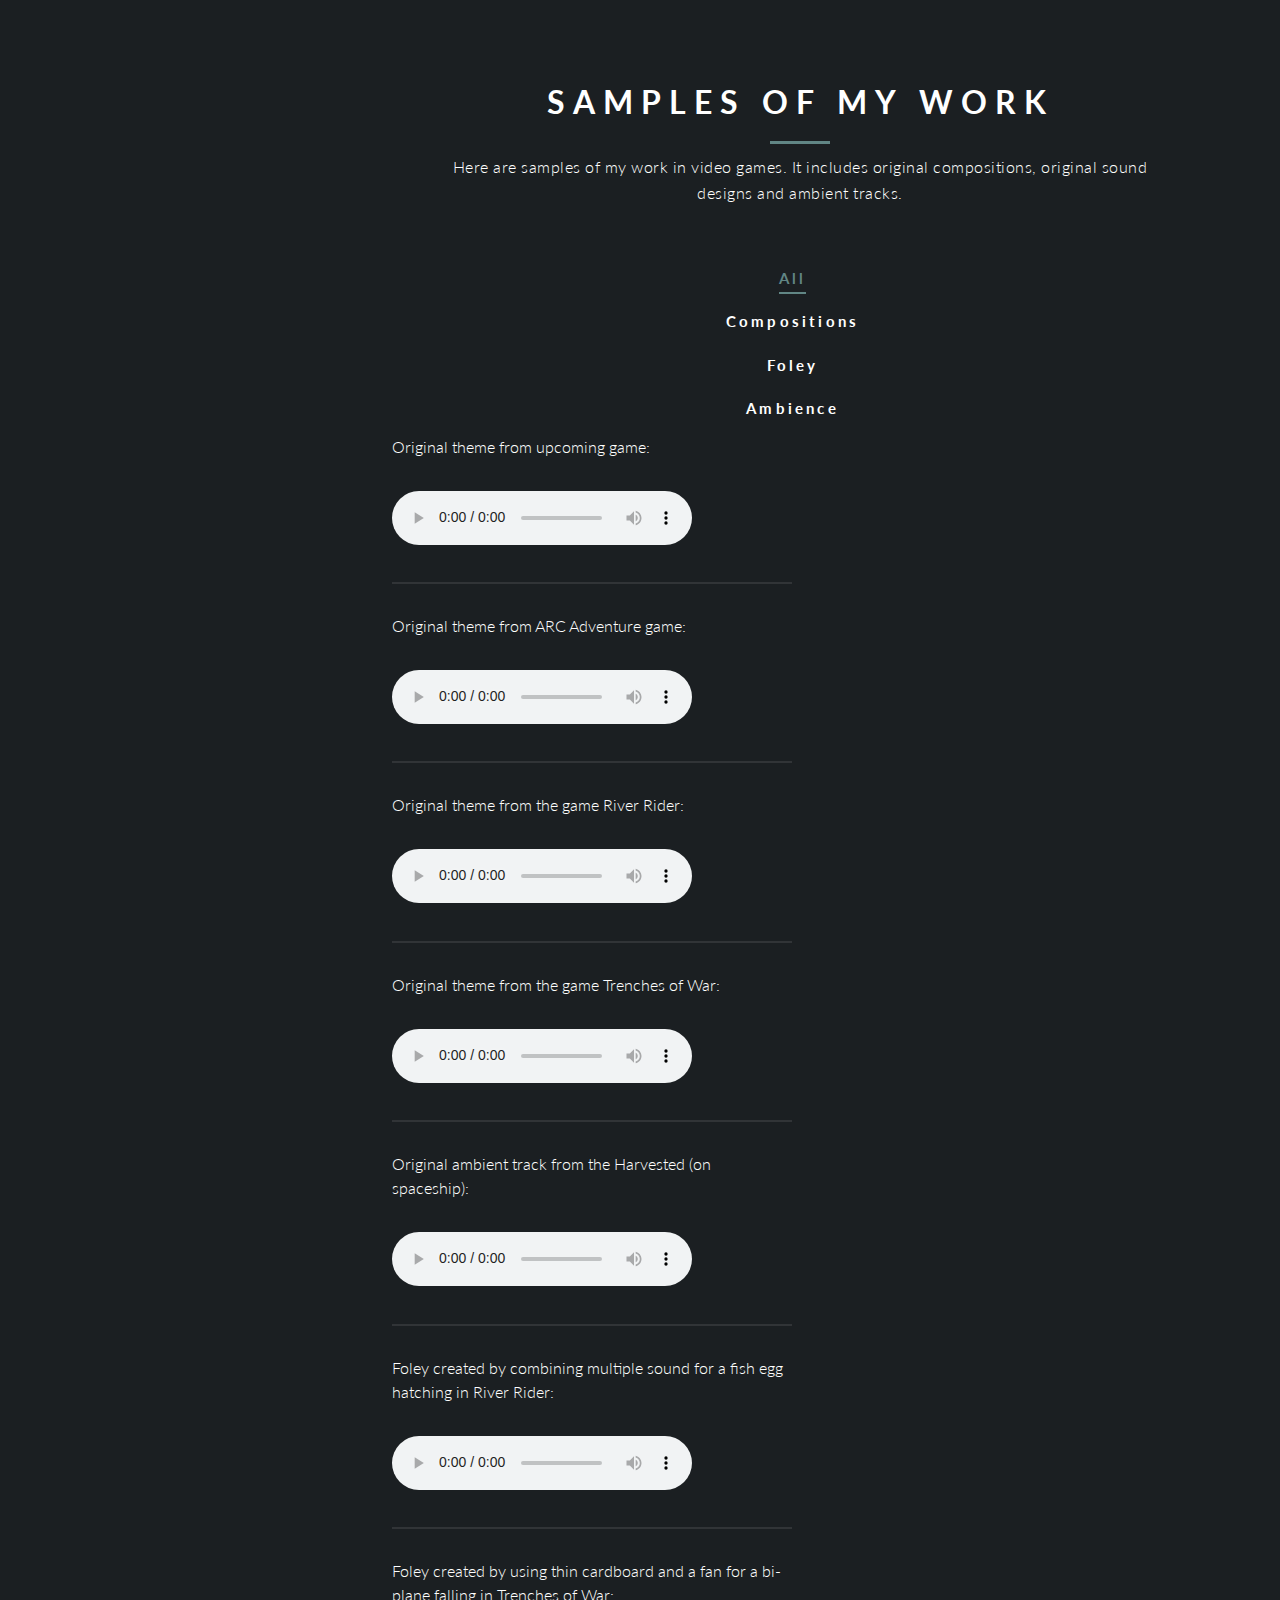
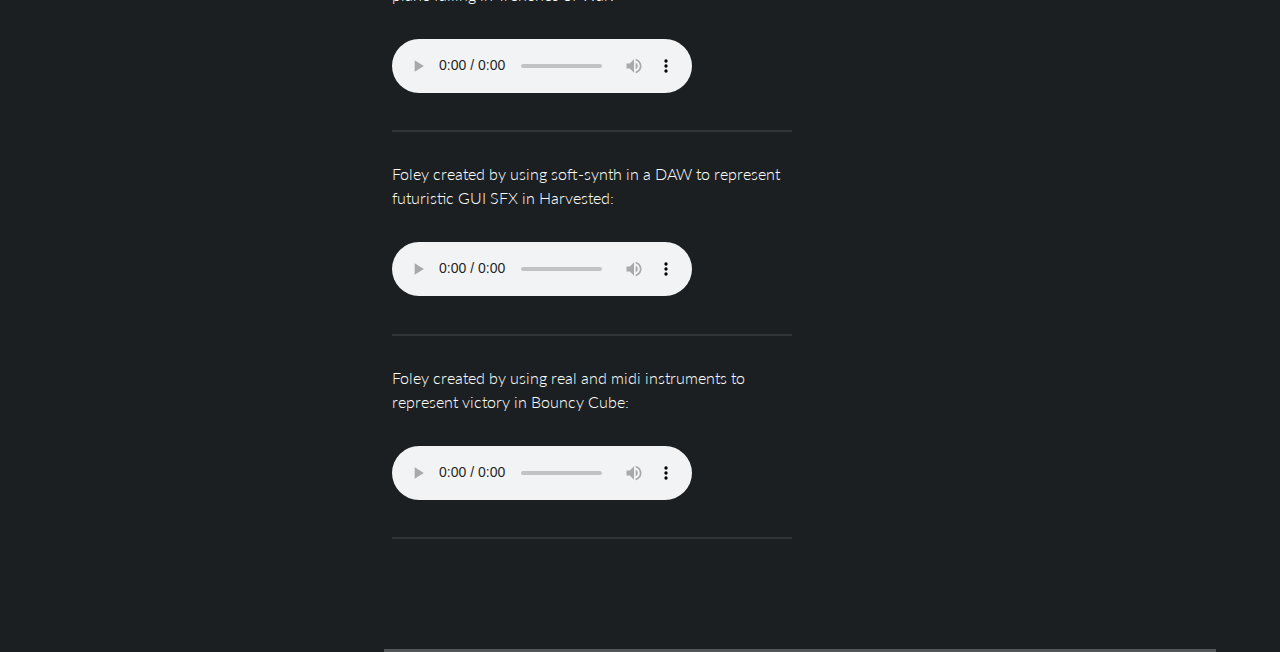
==== commit aa439f99: "Cleaned Audio Page Code" ====
--- a/audio.html
+++ b/audio.html
@@ -5,60 +5,11 @@
 		<meta charset="utf-8" />
 		<meta name="viewport" content="width=device-width, initial-scale=1, user-scalable=no" />
 		<link rel="stylesheet" href="assets/css/main.css" />
-		<noscript><link rel="stylesheet" href="assets/css/noscript.css" /></noscript>
 	</head>
-  
-    <!-- Bootstrap core CSS -->
-    <link href="vendor/bootstrap/css/bootstrap.min.css" rel="stylesheet" />
 
     <!-- Additional CSS Files -->
-    <link rel="stylesheet" href="assets/css/fontawesome.css" />
     <link rel="stylesheet" href="assets/css/templatemo-style.css" />
-    <link rel="stylesheet" href="assets/css/owl.css" />
-    <link rel="stylesheet" href="assets/css/lightbox.css" />
   </head>
-
-  <style>
-    .isotope-box {
-      display: flex;
-      flex-wrap: wrap;
-      justify-content: flex-start; /* Adjust as needed */
-      align-items: flex-start; /* Adjust as needed */
-    }
-
-    .isotope-item {
-        /* Set initial opacity and transform properties */
-        opacity: 1;
-        transform: scale(1);
-        transition: opacity 0.3s ease, transform 0.3s ease;
-    }
-    
-    .isotope-item.hidden {
-        /* Change opacity and scale for hidden items */
-        opacity: 0;
-        transform: scale(0.8);
-    }
-</style>
-
-<header id="header">
-  <!--<div class="logo">
-    <span class="icon fa-gem"></span>
-  </div>-->
-  <div class="content">
-    <div class="inner">
-      <h1>Shane Draper</h1>
-      <p>Developer - Musician - Creator</p>
-    </div>
-  </div>
-  <nav>
-    <ul>
-      <li><a href="#about">About</a></li>
-      <li><a href="#dev">Dev</a></li>
-      <li><a href="#music">Music</a></li>
-      <li><a href="#games">Games</a></li>
-    </ul>
-  </nav>
-</header>
 
   <body>
             <section class="section my-work" data-section="section3">
@@ -70,14 +21,6 @@
                     >Here are samples of my work in video games. It includes original compositions, original sound designs and ambient tracks.</span
                   >
                 </div>
-
-                <nav>
-                  <ul>
-                    <li>
-                      <a href="/index.html" class="button-link">Back</a>
-                    </li>
-                  </ul>
-                </nav>
 
                 <div class="row">
                   <div class="isotope-wrapper">
@@ -188,37 +131,8 @@
             </section>
           </div>
 
-          <script>
-            // Get references to the radio inputs and isotope items
-            const radioButtons = document.querySelectorAll('input[name="isotope-filter"]');
-            const isotopeBox = document.querySelector('.isotope-box'); // Parent container
-            const isotopeItems = document.querySelectorAll('.isotope-item');
-          
-            // Add event listeners to the radio inputs
-            radioButtons.forEach(radio => {
-              radio.addEventListener('change', event => {
-                const selectedType = event.target.getAttribute('data-type');
-                
-                // Apply hidden class to items that don't match the selected type
-                isotopeItems.forEach(item => {
-                  if (selectedType !== '*' && item.getAttribute('data-type') !== selectedType) {
-                    item.classList.add('hidden');
-                  } else {
-                    item.classList.remove('hidden');
-                  }
-                });
-                
-                // Reorder the isotope items based on their visibility
-                isotopeItems.forEach(item => {
-                  if (item.classList.contains('hidden')) {
-                    isotopeBox.appendChild(item); // Move hidden items to the end
-                  } else {
-                    isotopeBox.prepend(item); // Move visible items to the beginning
-                  }
-                });
-              });
-            });
-          </script>
+		<!-- Scripts -->
+          <script src="assets/js/audiobrowser.js"></script>
           
           
   </body>
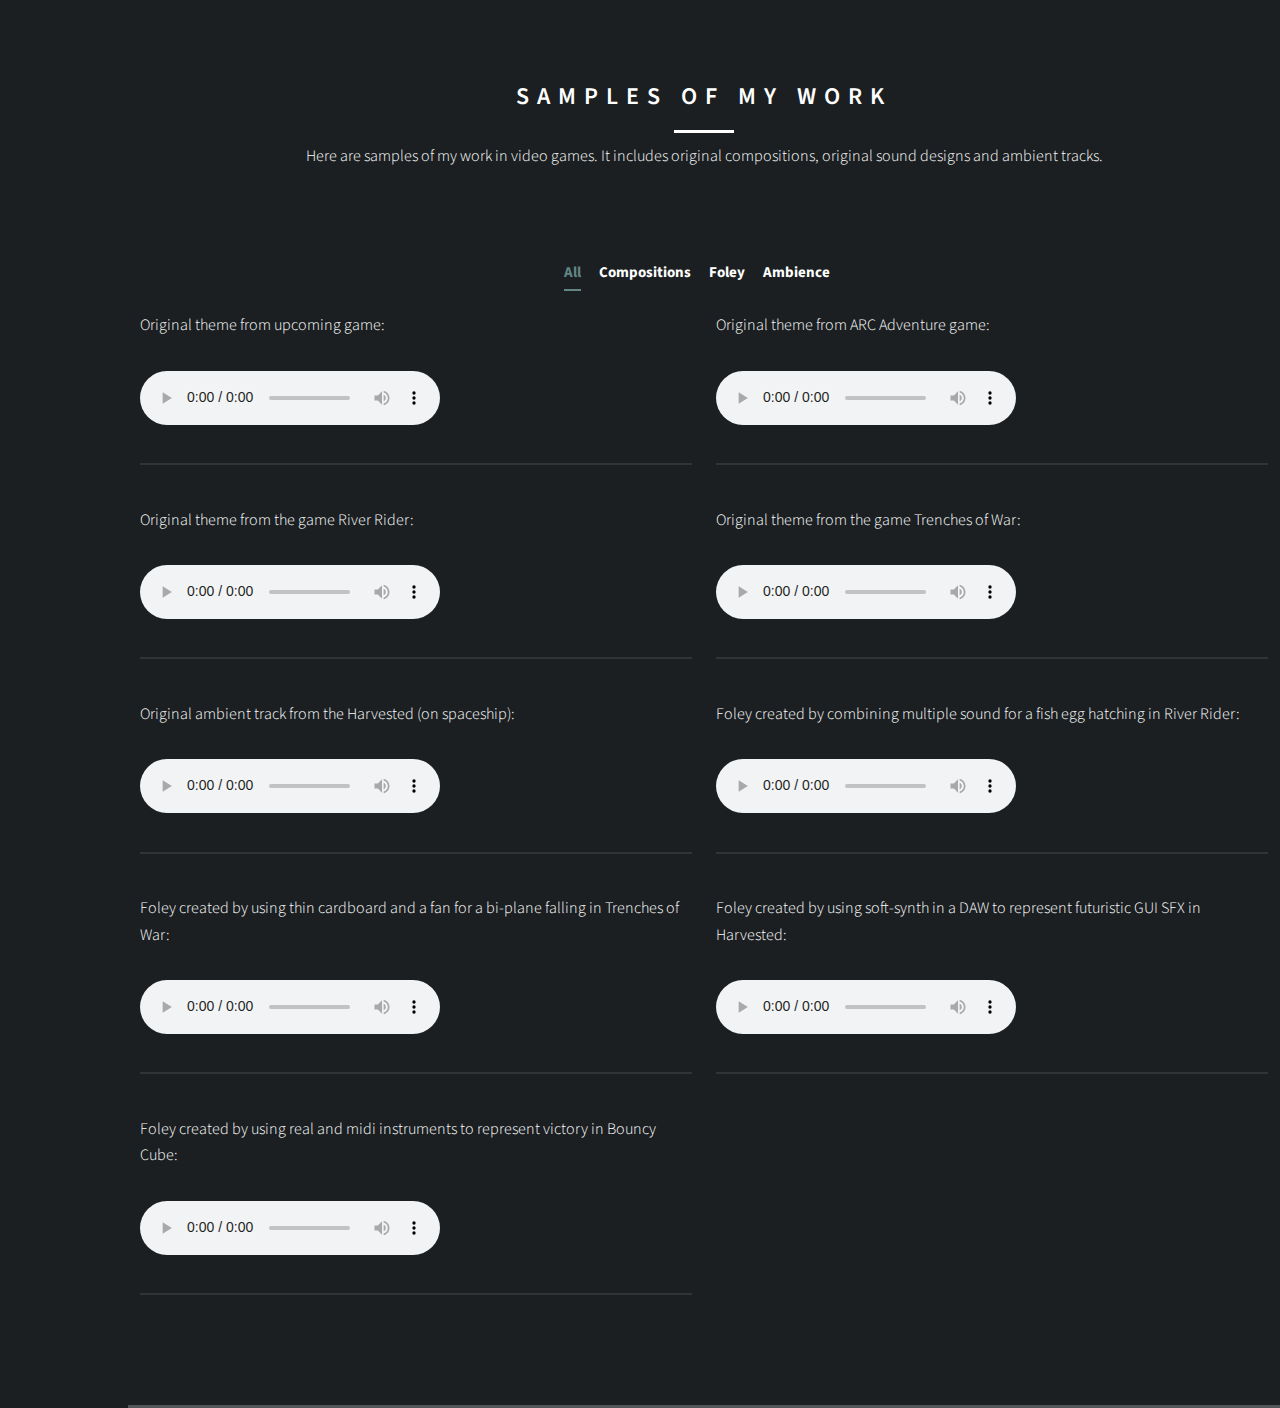
==== commit 0af40da0: "Cleaned Up Audio Browser" ====
--- a/audio.html
+++ b/audio.html
@@ -1,18 +1,14 @@
 <!DOCTYPE HTML>
 <html>
-	<head>
-		<title>Shane Draper</title>
-		<meta charset="utf-8" />
-		<meta name="viewport" content="width=device-width, initial-scale=1, user-scalable=no" />
-		<link rel="stylesheet" href="assets/css/main.css" />
-	</head>
-
-    <!-- Additional CSS Files -->
-    <link rel="stylesheet" href="assets/css/templatemo-style.css" />
-  </head>
+<head>
+    <title>Shane Draper</title>
+    <meta charset="utf-8" />
+    <meta name="viewport" content="width=device-width, initial-scale=1, user-scalable=no" />
+    <link rel="stylesheet" href="assets/css/audiobrowser.css" />
+</head>
 
   <body>
-            <section class="section my-work" data-section="section3">
+            <section class="section" data-section="section3">
               <div class="container">
                 <div class="section-heading">
                   <h2>Samples Of My Work</h2>
--- a/assets/css/audiobrowser.css
+++ b/assets/css/audiobrowser.css
@@ -0,0 +1,336 @@
+@import url(fontawesome-all.min.css);
+@import url("https://fonts.googleapis.com/css?family=Source+Sans+Pro:300italic,600italic,300,600");
+
+html, body, div, span, applet, object,
+iframe, h1, h2, h3, h4, h5, h6, p, blockquote,
+pre, a, abbr, acronym, address, big, cite,
+code, del, dfn, em, img, ins, kbd, q, s, samp,
+small, strike, strong, sub, sup, tt, var, b,
+u, i, center, dl, dt, dd, ol, ul, li, fieldset,
+form, label, legend, table, caption, tbody,
+tfoot, thead, tr, th, td, article, aside,
+canvas, details, embed, figure, figcaption,
+footer, header, hgroup, menu, nav, output, ruby,
+section, summary, time, mark, audio, video {
+	margin: 0;
+	padding: 0;
+	border: 0;
+	font-size: 100%;
+	font: inherit;
+	vertical-align: baseline;}
+
+article, aside, details, figcaption, figure,
+footer, header, hgroup, menu, nav, section {
+	display: block;}
+
+ol, ul {
+	list-style: none;
+}
+
+blockquote, q {
+	quotes: none;
+}
+
+	blockquote:before, blockquote:after, q:before, q:after {
+		content: '';
+		content: none;
+	}
+
+table {
+	border-collapse: collapse;
+	border-spacing: 0;
+}
+
+body {
+	line-height: 1;
+	-webkit-text-size-adjust: none;
+}
+
+mark {
+	background-color: transparent;
+	color: inherit;
+}
+
+input::-moz-focus-inner {
+	border: 0;
+	padding: 0;
+}
+
+input, select, textarea {
+	-moz-appearance: none;
+	-webkit-appearance: none;
+	-ms-appearance: none;
+	appearance: none;
+}
+
+/* Basic */
+
+	@-ms-viewport {
+		width: device-width;
+	}
+
+	@media screen and (max-width: 480px) {
+
+		html, body {
+			min-width: 320px;
+		}
+
+	}
+
+	html {
+		box-sizing: border-box;
+	}
+
+	*, *:before, *:after {
+		box-sizing: inherit;
+	}
+
+	body {
+		background: #1b1f22;
+	}
+
+		body.is-preload *, body.is-preload *:before, body.is-preload *:after {
+			-moz-animation: none !important;
+			-webkit-animation: none !important;
+			-ms-animation: none !important;
+			animation: none !important;
+			-moz-transition: none !important;
+			-webkit-transition: none !important;
+			-ms-transition: none !important;
+			transition: none !important;
+		}
+
+/* Type */
+
+	html {
+		font-size: 16pt;
+	}
+
+		@media screen and (max-width: 1680px) {
+
+			html {
+				font-size: 12pt;
+			}
+
+		}
+
+		@media screen and (max-width: 736px) {
+
+			html {
+				font-size: 11pt;
+			}
+
+		}
+
+		@media screen and (max-width: 360px) {
+
+			html {
+				font-size: 10pt;
+			}
+
+		}
+
+	body, input, select, textarea {
+		color: #ffffff;
+		font-family: "Source Sans Pro", sans-serif;
+		font-weight: 300;
+		font-size: 1rem;
+		line-height: 1.65;
+	}
+
+	a {
+		-moz-transition: color 0.2s ease-in-out, background-color 0.2s ease-in-out, border-bottom-color 0.2s ease-in-out;
+		-webkit-transition: color 0.2s ease-in-out, background-color 0.2s ease-in-out, border-bottom-color 0.2s ease-in-out;
+		-ms-transition: color 0.2s ease-in-out, background-color 0.2s ease-in-out, border-bottom-color 0.2s ease-in-out;
+		transition: color 0.2s ease-in-out, background-color 0.2s ease-in-out, border-bottom-color 0.2s ease-in-out;
+		border-bottom: dotted 1px rgba(255, 255, 255, 0.5);
+		text-decoration: none;
+		color: inherit;
+	}
+
+		a:hover {
+			border-bottom-color: transparent;
+		}
+
+	strong, b {
+		color: #ffffff;
+		font-weight: 600;
+	}
+
+	em, i {
+		font-style: italic;
+	}
+
+	p {
+		margin: 0 0 2rem 0;
+	}
+
+	h1, h2, h3, h4, h5, h6 {
+		color: #ffffff;
+		font-weight: 600;
+		line-height: 1.5;
+		margin: 0 0 1rem 0;
+		text-transform: uppercase;
+		letter-spacing: 0.2rem;
+	}
+
+		h1 a, h2 a, h3 a, h4 a, h5 a, h6 a {
+			color: inherit;
+			text-decoration: none;
+		}
+
+		h1.major, h2.major, h3.major, h4.major, h5.major, h6.major {
+			border-bottom: solid 1px #ffffff;
+			width: -moz-max-content;
+			width: -webkit-max-content;
+			width: -ms-max-content;
+			width: max-content;
+			padding-bottom: 0.5rem;
+			margin: 0 0 2rem 0;
+		}
+
+	h1 {
+		font-size: 2.25rem;
+		line-height: 1.3;
+		letter-spacing: 0.5rem;
+	}
+
+	h2 {
+		font-size: 1.5rem;
+		line-height: 1.4;
+		letter-spacing: 0.5rem;
+	}
+
+	h3 {
+		font-size: 1rem;
+	}
+
+	h4 {
+		font-size: 0.8rem;
+	}
+
+	h5 {
+		font-size: 0.7rem;
+	}
+
+	h6 {
+		font-size: 0.6rem;
+	}
+
+	@media screen and (max-width: 736px) {
+
+		h1 {
+			font-size: 1.75rem;
+			line-height: 1.4;
+		}
+
+		h2 {
+			font-size: 1.25em;
+			line-height: 1.5;
+		}
+
+	}
+
+
+    /* Section */
+
+.section {
+    color: #fff;
+    width: 90%;
+    right: 10%;
+    left: 10%;
+    position: relative;
+    min-height: 100vh;
+    padding-bottom: 80px;
+    border-bottom: 3px solid rgba(250, 250, 250, 0.25);
+}
+
+.section-heading {
+    text-align: center;
+    padding: 80px 45px;
+}
+
+
+.section-heading .line-dec {
+    width: 60px;
+    height: 3px;
+    background-color: #fff;
+    margin: 10px auto;
+}
+
+
+
+
+
+/* Sorter */
+
+.isotope-box {
+    display: flex;
+    flex-wrap: wrap;
+    justify-content: flex-start; /* Adjust as needed */
+    align-items: flex-start; /* Adjust as needed */
+}
+
+.isotope-item {
+    /* Set initial opacity and transform properties */
+    opacity: 1;
+    transform: scale(1);
+    transition: opacity 0.3s ease, transform 0.3s ease;
+}
+
+.isotope-item.hidden {
+    /* Change opacity and scale for hidden items */
+    opacity: 0;
+    transform: scale(0.8);
+}
+
+
+.isotope-wrapper {
+    position: relative;
+    width: 100%;
+    margin: auto;
+}
+
+.isotope-toolbar input[type="radio"] {
+    display: none;
+}
+
+.isotope-toolbar span {
+    text-transform: capitalize;
+    display: inline-block;
+    margin-right: 15px;
+    padding-bottom: 3px;
+    font-size: 15px;
+    font-weight: 700;
+    border-bottom: 2px solid transparent;
+    transform: ease-in-out 0.5s;
+    cursor: pointer;
+}
+
+.isotope-toolbar input[type="radio"]:checked + span {
+    color: #618685;
+    border-bottom: 2px solid #618685;
+}
+
+.isotope-toolbar {
+    text-align: center;
+    margin: 10px;
+}
+
+.isotope-toolbar p {
+    border-top: 1px solid #fff;
+    padding-top: 15px;
+}
+
+.isotope-toolbar a {
+    color: #fff;
+}
+
+.isotope-item {
+    position: relative;
+    width: 48%;
+    margin: 1%;
+    border-bottom: 2px solid rgba(250,250,250,0.1);
+    padding-bottom: 30px;
+    margin-bottom: 30px;
+}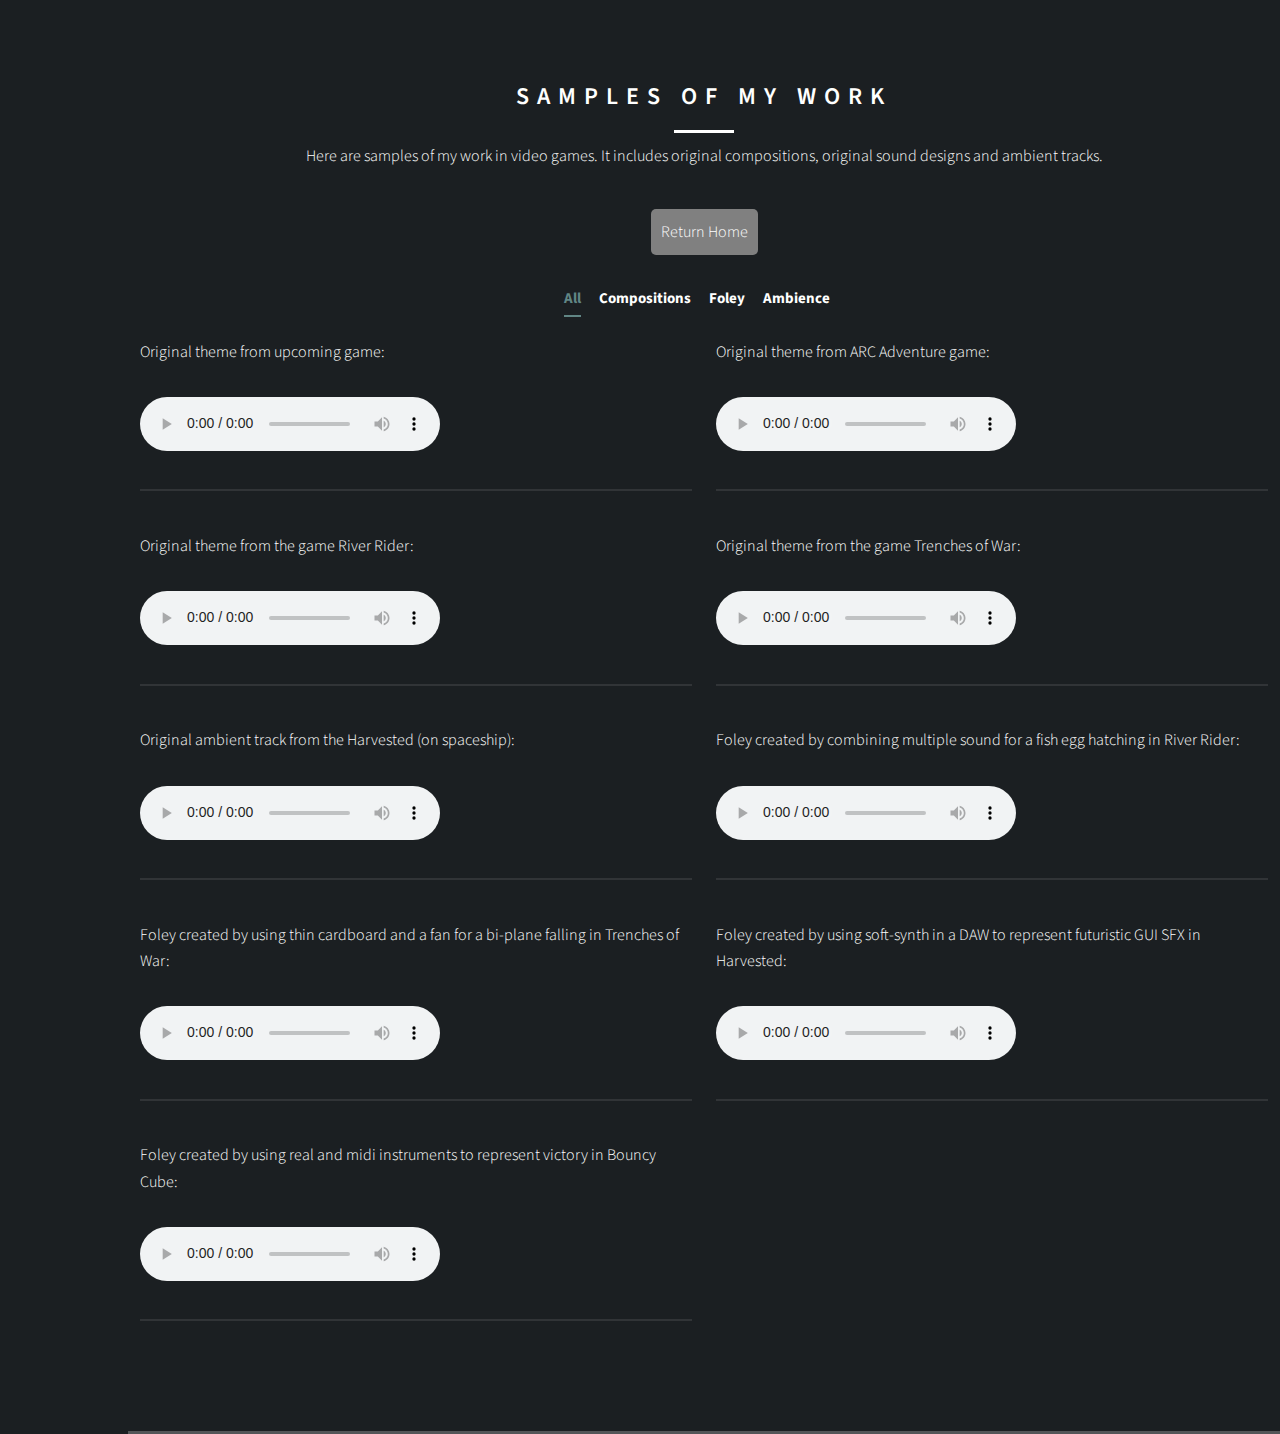
==== commit 66321a4a: "More Audio Page Fixes" ====
--- a/audio.html
+++ b/audio.html
@@ -9,13 +9,17 @@
 
   <body>
             <section class="section" data-section="section3">
-              <div class="container">
+              <div>
                 <div class="section-heading">
                   <h2>Samples Of My Work</h2>
                   <div class="line-dec"></div>
                   <span
                     >Here are samples of my work in video games. It includes original compositions, original sound designs and ambient tracks.</span
                   >
+                </div>
+
+                <div class="sub-section-heading">
+                  <a href="/index.html" class="button-link">Return Home</a>
                 </div>
 
                 <div class="row">
--- a/assets/css/audiobrowser.css
+++ b/assets/css/audiobrowser.css
@@ -247,8 +247,14 @@
 
 .section-heading {
     text-align: center;
-    padding: 80px 45px;
-}
+    padding: 80px 40px 20px 40px;
+}
+
+.sub-section-heading {
+    text-align: center;
+    padding: 20px 40px 20px 40px;
+}
+
 
 
 .section-heading .line-dec {
@@ -333,4 +339,25 @@
     border-bottom: 2px solid rgba(250,250,250,0.1);
     padding-bottom: 30px;
     margin-bottom: 30px;
-}+}
+
+
+.button-link {
+    display: inline-block;
+    padding: 10px 10px;
+    background-color: grey;
+    color: white;
+    text-decoration: none;
+    border-radius: 5px;
+    border: none;
+    cursor: pointer;
+  }
+
+  .button-link:hover {
+    background-color: darkslategray;
+    color: #f0f0f0;
+  }
+
+  .button-link:active {
+    background-color: black;
+  }		  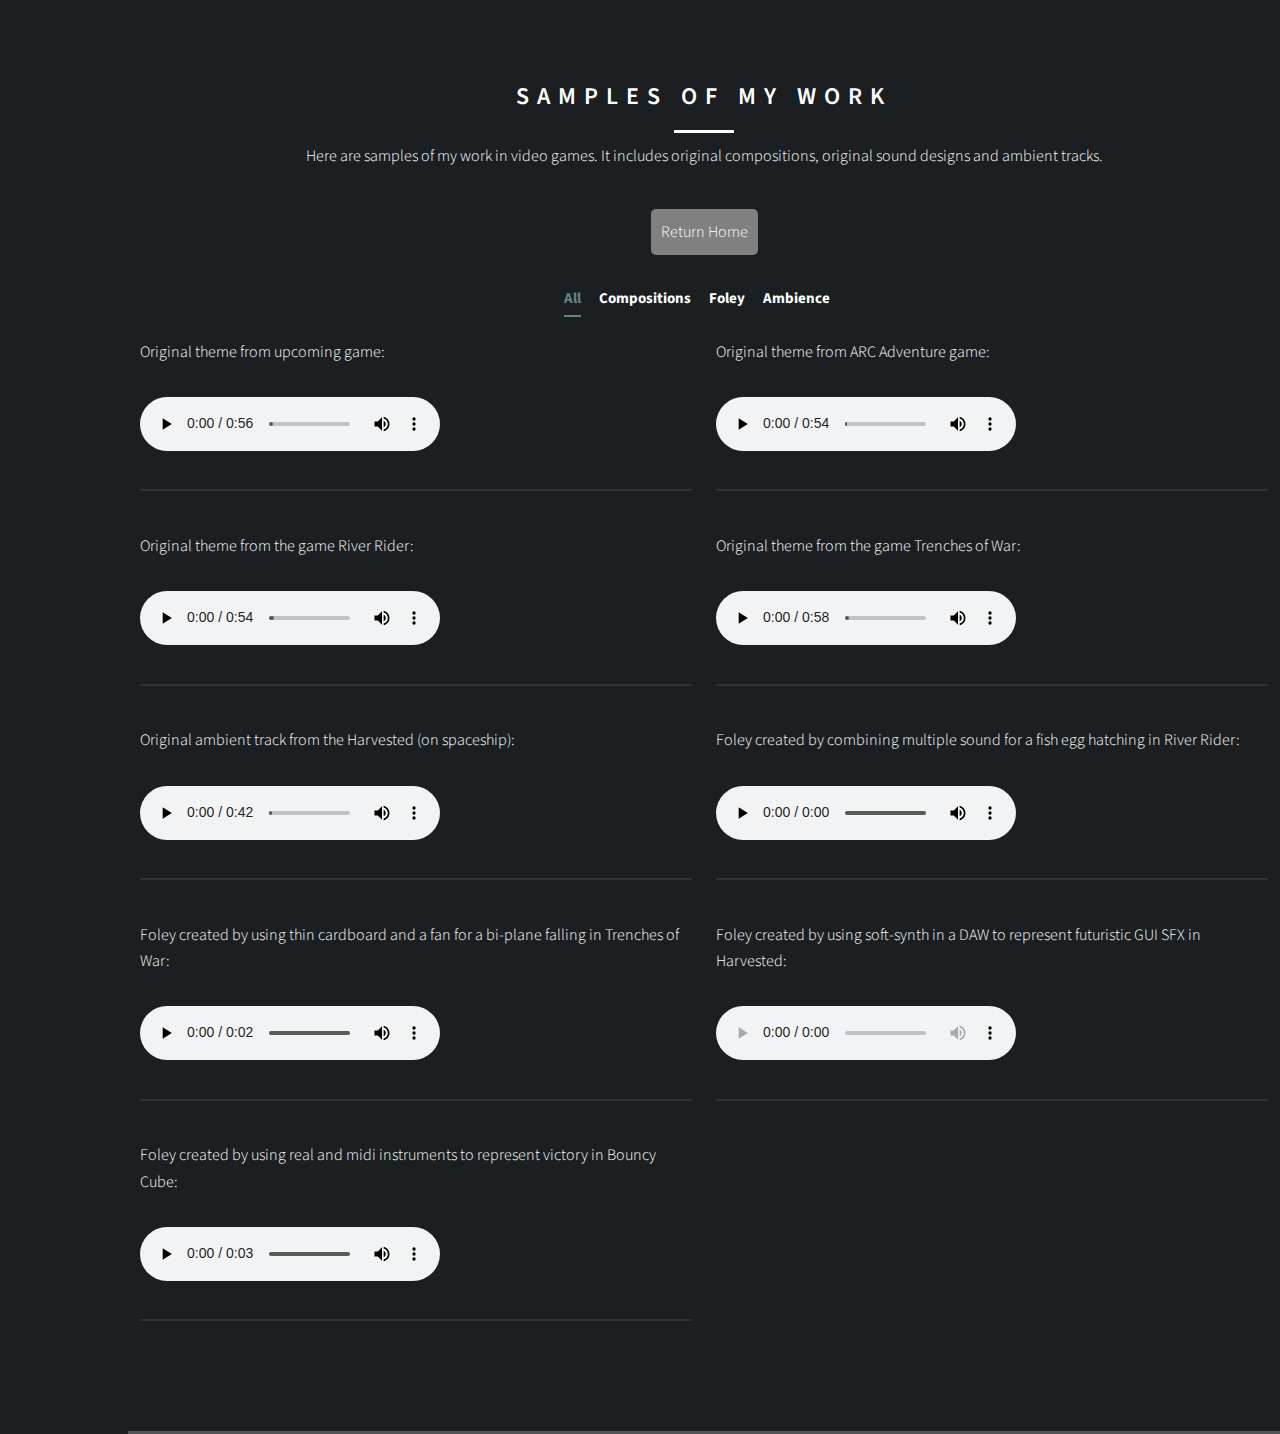
==== commit 28a0aedb: "update audio.html" ====
--- a/audio.html
+++ b/audio.html
@@ -63,49 +63,49 @@
 
                       <div class="isotope-item" data-type="composition">
                         <p>Original theme from upcoming game:</p>
-                          <audio src="https://docs.google.com/uc?export=download&id=1cEKwFCYiQIjXvd60PsFO6CHKuhYTAio0" controls>
+                          <audio src="Audio\A_New_World.mp3" controls>
                             <p>If you are reading this, it is because your browser does not support the audio element.</p>
                           </audio>
                       </div>
 
                       <div class="isotope-item" data-type="composition">
                         <p>Original theme from ARC Adventure game:</p>
-                        <audio src="https://docs.google.com/uc?export=download&id=19_zbv1LTBwB32jRPDD3lr0RV6S_wzwre" controls>
+                        <audio src="Audio\ARC_Adventures_Theme.mp3" controls>
                           <p>If you are reading this, it is because your browser does not support the audio element.</p>
                         </audio>
                       </div>
 
                       <div class="isotope-item" data-type="composition">
                         <p>Original theme from the game River Rider:</p>
-                        <audio src="https://docs.google.com/uc?export=download&id=1EFl7cdlsDYajJEabo0zA7KCM3p6KsAtC" controls>
+                        <audio src="Audio\RiverRiderTheme.mp3" controls>
                           <p>If you are reading this, it is because your browser does not support the audio element.</p>
                         </audio>
                       </div>
 
                       <div class="isotope-item" data-type="composition">
                         <p>Original theme from the game Trenches of War:</p>
-                        <audio src="https://docs.google.com/uc?export=download&id=1EvKkE--whyYpUvUD9PGFOStEILpsG2kG" controls>
+                        <audio src="Audio/TrenchesOfWar.mp3" controls>
                           <p>If you are reading this, it is because your browser does not support the audio element.</p>
                         </audio>
                       </div>
 
                       <div class="isotope-item" data-type="ambience">
                         <p>Original ambient track from the Harvested (on spaceship):</p>
-                        <audio src="https://docs.google.com/uc?export=download&id=1oVpSAcEoy-qiNRCWY9QTbAFujg5ouHsD" controls>
+                        <audio src="Audio\Harvested_Ship_Ambients.mp3" controls>
                           <p>If you are reading this, it is because your browser does not support the audio element.</p>
                         </audio>
                       </div>
 
                       <div class="isotope-item" data-type="foley">
                         <p>Foley created by combining multiple sound for a fish egg hatching in River Rider:</p>
-                        <audio src="https://docs.google.com/uc?export=download&id=1F3ko6NeNjKNGI6-QCgTv9Z4ZIH_vOhcX" controls>
+                        <audio src="Audio\Egg_Hatch.wav" controls>
                           <p>If you are reading this, it is because your browser does not support the audio element.</p>
                         </audio>
                       </div>
 
                       <div class="isotope-item" data-type="foley">
                         <p>Foley created by using thin cardboard and a fan for a bi-plane falling in Trenches of War:</p>
-                        <audio src="https://docs.google.com/uc?export=download&id=1Zr-Wf2j1Q8ztrZ9yJhp4fQvbP4u-fJlV" controls>
+                        <audio src="Audio\BiPlane_Fall.wav" controls>
                           <p>If you are reading this, it is because your browser does not support the audio element.</p>
                         </audio>
                       </div>
@@ -119,7 +119,7 @@
 
                       <div class="isotope-item" data-type="foley">
                         <p>Foley created by using real and midi instruments to represent victory in Bouncy Cube:</p>
-                        <audio src="https://docs.google.com/uc?export=download&id=1B7a76vnuZ0oi24yMdr3o0d86DajG7Joy" controls>
+                        <audio src="Audio\Victory_BouncyCube.wav" controls>
                           <p>If you are reading this, it is because your browser does not support the audio element.</p>
                         </audio>
                       </div>
